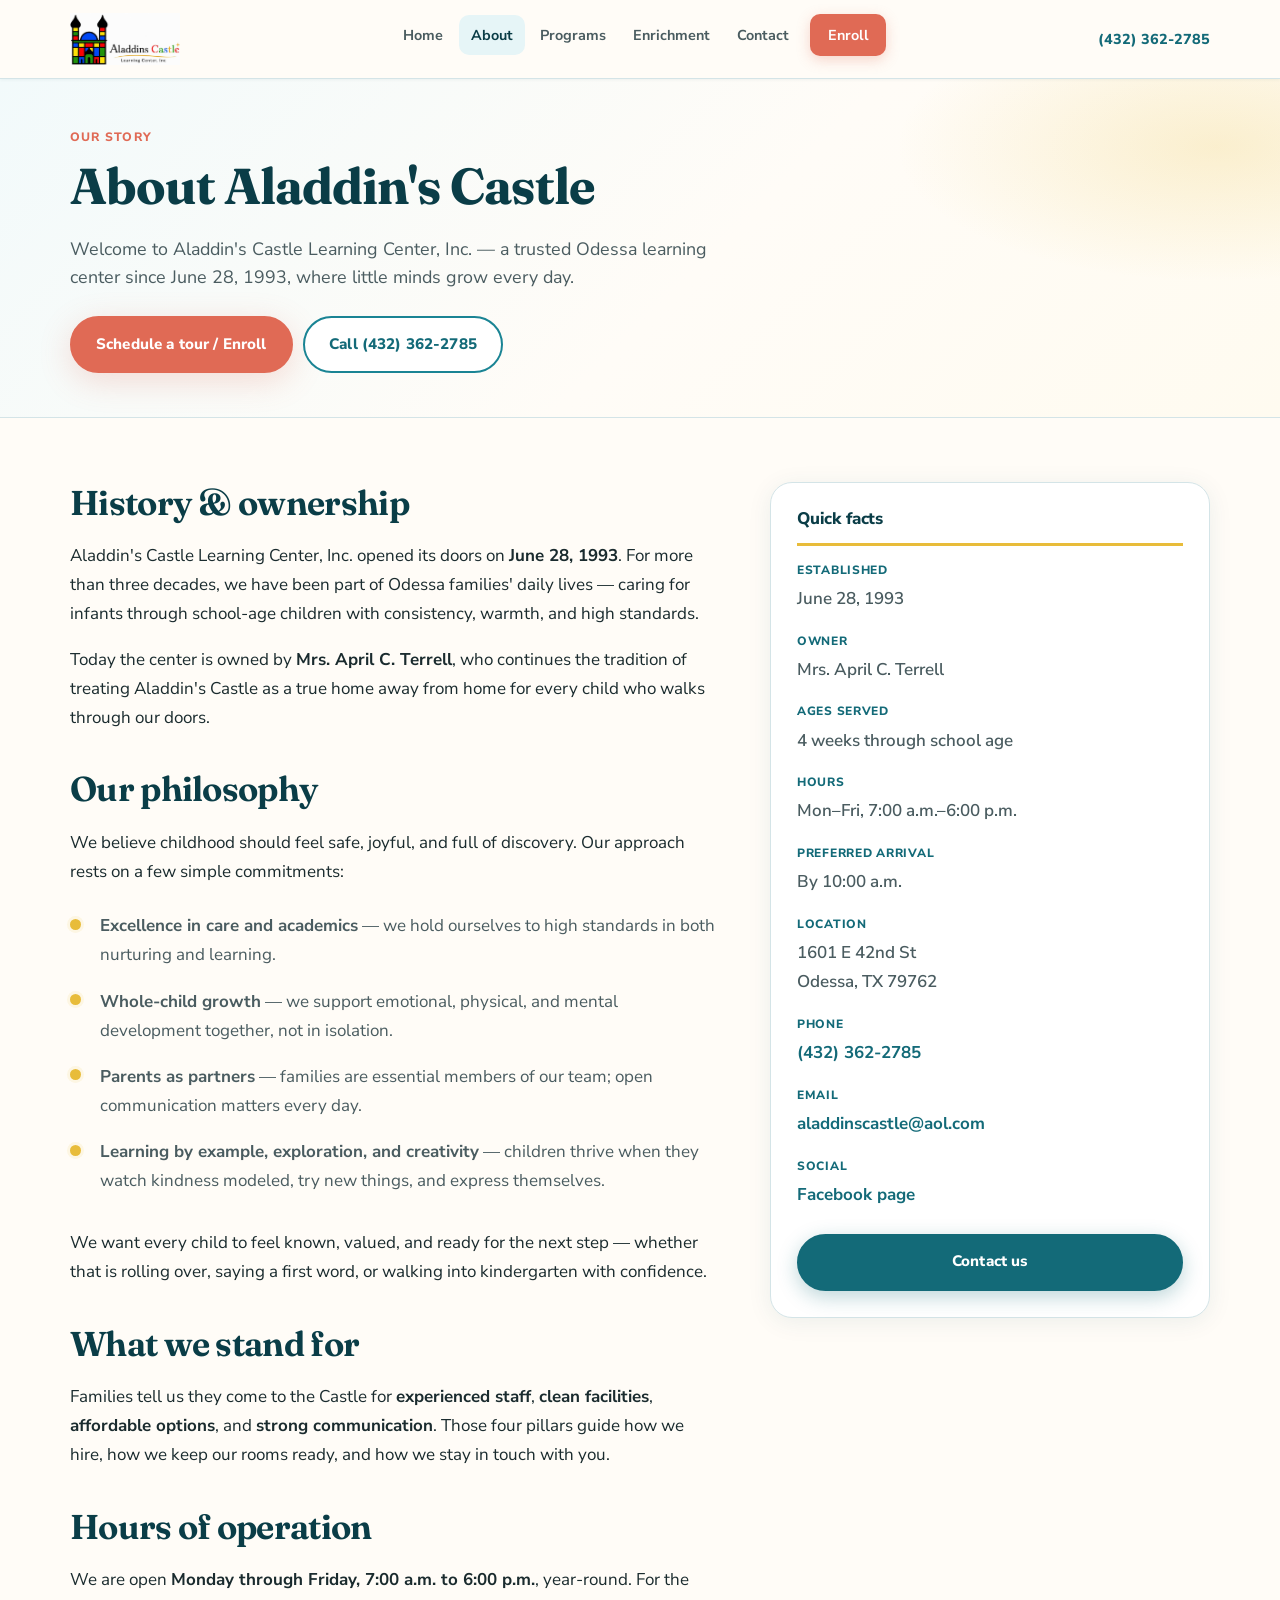
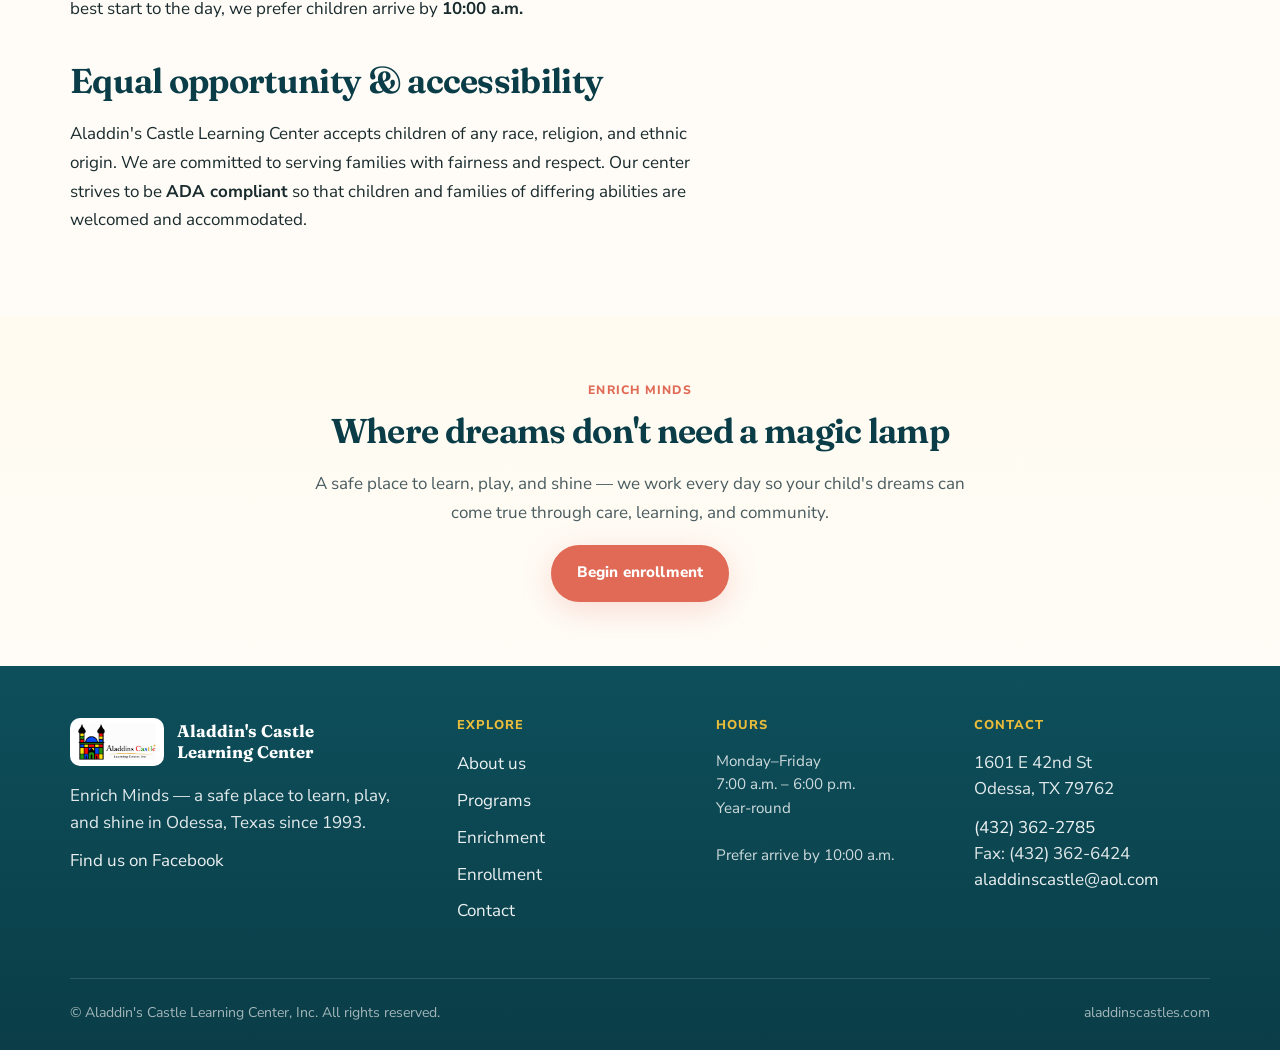
==== about.html @ ee908178 "Publish Aladdin's Castle static site for GitHub Pages" ====
<!DOCTYPE html>
<html lang="en">
<head>
  <meta charset="utf-8">
  <meta name="viewport" content="width=device-width, initial-scale=1">
  <title>About Us | Aladdin's Castle Learning Center</title>
  <meta name="description" content="Learn about Aladdin's Castle Learning Center in Odessa, TX — our history since 1993, philosophy, hours, and commitment to every family.">
  <link rel="preconnect" href="https://fonts.googleapis.com">
  <link rel="preconnect" href="https://fonts.gstatic.com" crossorigin>
  <link href="https://fonts.googleapis.com/css2?family=Fraunces:opsz,wght@9..144,550;9..144,650;9..144,700&family=Nunito+Sans:wght@500;600;700;800&display=swap" rel="stylesheet">
  <link rel="stylesheet" href="styles.css">
  <link rel="icon" href="data:image/svg+xml,%3Csvg xmlns='http://www.w3.org/2000/svg' viewBox='0 0 64 64'%3E%3Cpath fill='%23136a78' d='M8 52h48v4H8zm4-4h40L48 28H16zm20-36l6 8h-4v6h-4v-6h-4z'/%3E%3Ccircle cx='32' cy='14' r='3' fill='%23e8bc3a'/%3E%3C/svg%3E">
</head>
<body>
<a class="skip-link" href="#main">Skip to content</a>
<div class="page">
  <header class="site-header">
    <div class="container header-inner">
      <a class="logo" href="index.html">
        <img class="logo-img" src="assets/logo.png" width="963" height="457" alt="Aladdin's Castle Learning Center">
      </a>
      <button type="button" class="nav-toggle" aria-expanded="false" aria-controls="site-nav">
        <span class="nav-toggle-bars" aria-hidden="true"><span></span><span></span><span></span></span>
        <span class="nav-toggle-label">Menu</span>
      </button>
      <nav class="site-nav" id="site-nav" aria-label="Primary">
        <ul>
          <li><a href="index.html">Home</a></li>
          <li><a href="about.html" aria-current="page">About</a></li>
          <li><a href="programs.html">Programs</a></li>
          <li><a href="enrichment.html">Enrichment</a></li>
          <li><a href="contact.html">Contact</a></li>
          <li><a href="enrollment.html" class="nav-cta">Enroll</a></li>
        </ul>
      </nav>
      <div class="header-actions">
        <a class="header-phone" href="tel:+14323622785">(432) 362-2785</a>
      </div>
    </div>
  </header>

  <main id="main">
    <div class="page-hero">
      <div class="container">
        <span class="eyebrow">Our story</span>
        <h1>About Aladdin's Castle</h1>
        <p class="lead">Welcome to Aladdin's Castle Learning Center, Inc. — a trusted Odessa learning center since June 28, 1993, where little minds grow every day.</p>
        <div class="page-hero-actions">
          <a class="btn btn-coral" href="enrollment.html">Schedule a tour / Enroll</a>
          <a class="btn btn-secondary" href="tel:+14323622785">Call (432) 362-2785</a>
        </div>
      </div>
    </div>

    <section class="section">
      <div class="container two-col">
        <div class="prose">
          <h2>History &amp; ownership</h2>
          <p>Aladdin's Castle Learning Center, Inc. opened its doors on <strong>June 28, 1993</strong>. For more than three decades, we have been part of Odessa families' daily lives — caring for infants through school-age children with consistency, warmth, and high standards.</p>
          <p>Today the center is owned by <strong>Mrs. April C. Terrell</strong>, who continues the tradition of treating Aladdin's Castle as a true home away from home for every child who walks through our doors.</p>

          <h2>Our philosophy</h2>
          <p>We believe childhood should feel safe, joyful, and full of discovery. Our approach rests on a few simple commitments:</p>
          <ul class="feature-list">
            <li><strong>Excellence in care and academics</strong> — we hold ourselves to high standards in both nurturing and learning.</li>
            <li><strong>Whole-child growth</strong> — we support emotional, physical, and mental development together, not in isolation.</li>
            <li><strong>Parents as partners</strong> — families are essential members of our team; open communication matters every day.</li>
            <li><strong>Learning by example, exploration, and creativity</strong> — children thrive when they watch kindness modeled, try new things, and express themselves.</li>
          </ul>
          <p>We want every child to feel known, valued, and ready for the next step — whether that is rolling over, saying a first word, or walking into kindergarten with confidence.</p>

          <h2>What we stand for</h2>
          <p>Families tell us they come to the Castle for <strong>experienced staff</strong>, <strong>clean facilities</strong>, <strong>affordable options</strong>, and <strong>strong communication</strong>. Those four pillars guide how we hire, how we keep our rooms ready, and how we stay in touch with you.</p>

          <h2>Hours of operation</h2>
          <p>We are open <strong>Monday through Friday, 7:00 a.m. to 6:00 p.m.</strong>, year-round. For the best start to the day, we prefer children arrive by <strong>10:00 a.m.</strong></p>

          <h2>Equal opportunity &amp; accessibility</h2>
          <p>Aladdin's Castle Learning Center accepts children of any race, religion, and ethnic origin. We are committed to serving families with fairness and respect. Our center strives to be <strong>ADA compliant</strong> so that children and families of differing abilities are welcomed and accommodated.</p>
        </div>

        <aside>
          <div class="sidebar-card">
            <h3>Quick facts</h3>
            <dl>
              <dt>Established</dt>
              <dd>June 28, 1993</dd>
              <dt>Owner</dt>
              <dd>Mrs. April C. Terrell</dd>
              <dt>Ages served</dt>
              <dd>4 weeks through school age</dd>
              <dt>Hours</dt>
              <dd>Mon–Fri, 7:00 a.m.–6:00 p.m.</dd>
              <dt>Preferred arrival</dt>
              <dd>By 10:00 a.m.</dd>
              <dt>Location</dt>
              <dd>1601 E 42nd St<br>Odessa, TX 79762</dd>
              <dt>Phone</dt>
              <dd><a href="tel:+14323622785">(432) 362-2785</a></dd>
              <dt>Email</dt>
              <dd><a href="mailto:aladdinscastle@aol.com">aladdinscastle@aol.com</a></dd>
              <dt>Social</dt>
              <dd><a href="https://facebook.com/146223748731965" target="_blank" rel="noopener noreferrer">Facebook page</a></dd>
            </dl>
            <p style="margin-top:1.5rem;margin-bottom:0;">
              <a class="btn btn-primary" href="contact.html" style="width:100%;">Contact us</a>
            </p>
          </div>
        </aside>
      </div>
    </section>

    <section class="section section-gold">
      <div class="container center-block">
        <span class="eyebrow">Enrich Minds</span>
        <h2>Where dreams don't need a magic lamp</h2>
        <p>A safe place to learn, play, and shine — we work every day so your child's dreams can come true through care, learning, and community.</p>
        <a class="btn btn-coral" href="enrollment.html">Begin enrollment</a>
      </div>
    </section>
  </main>

  <footer class="site-footer">
    <div class="container">
      <div class="footer-grid">
        <div>
          <div class="footer-brand">
            <img class="footer-logo" src="assets/logo.png" width="963" height="457" alt="">
            <strong>Aladdin's Castle<br>Learning Center</strong>
          </div>
          <p>Enrich Minds — a safe place to learn, play, and shine in Odessa, Texas since 1993.</p>
          <p><a href="https://facebook.com/146223748731965" target="_blank" rel="noopener noreferrer">Find us on Facebook</a></p>
        </div>
        <div>
          <h3>Explore</h3>
          <ul class="footer-nav">
            <li><a href="about.html">About us</a></li>
            <li><a href="programs.html">Programs</a></li>
            <li><a href="enrichment.html">Enrichment</a></li>
            <li><a href="enrollment.html">Enrollment</a></li>
            <li><a href="contact.html">Contact</a></li>
          </ul>
        </div>
        <div>
          <h3>Hours</h3>
          <p class="footer-hours">Monday–Friday<br>7:00 a.m. – 6:00 p.m.<br>Year-round<br><br>Prefer arrive by 10:00 a.m.</p>
        </div>
        <div>
          <h3>Contact</h3>
          <p>1601 E 42nd St<br>Odessa, TX 79762</p>
          <p><a href="tel:+14323622785">(432) 362-2785</a><br>
          Fax: (432) 362-6424<br>
          <a href="mailto:aladdinscastle@aol.com">aladdinscastle@aol.com</a></p>
        </div>
      </div>
      <div class="footer-bottom">
        <span>© Aladdin's Castle Learning Center, Inc. All rights reserved.</span>
        <span>aladdinscastles.com</span>
      </div>
    </div>
  </footer>
</div>
<script src="main.js"></script>
</body>
</html>
---- styles.css ----
/* Aladdin's Castle Learning Center — distinctive daycare brand
   Soft teal / warm coral / soft gold / cream — castle-inspired, not agency purple */

:root {
  --teal-950: #0a3d47;
  --teal-900: #0d4f5b;
  --teal-800: #136a78;
  --teal-700: #1a8494;
  --teal-600: #2a9aad;
  --teal-200: #b8dde4;
  --teal-100: #e6f5f7;
  --teal-50: #f2fafb;
  --coral-800: #a83d2f;
  --coral-700: #c44a3a;
  --coral-600: #e06a55;
  --coral-500: #f08070;
  --coral-100: #fdece9;
  --coral-50: #fff5f3;
  --gold-800: #8a6508;
  --gold-700: #b8860b;
  --gold-600: #d4a017;
  --gold-500: #e8bc3a;
  --gold-100: #fdf6e3;
  --gold-50: #fffbf0;
  --ink: #1a2b2e;
  --ink-muted: #4a5c60;
  --ink-soft: #6b7c80;
  --cream: #fffcf7;
  --cream-deep: #f7f0e6;
  --white: #ffffff;
  --border: #d4e4e7;
  --border-soft: #e8f0f2;
  --shadow-sm: 0 1px 3px rgba(13, 79, 91, 0.06);
  --shadow: 0 4px 24px rgba(13, 79, 91, 0.08);
  --shadow-lg: 0 16px 48px rgba(13, 79, 91, 0.12);
  --shadow-glow: 0 8px 32px rgba(224, 106, 85, 0.22);
  --radius: 14px;
  --radius-lg: 22px;
  --radius-xl: 28px;
  --font: "Nunito Sans", "Segoe UI", system-ui, -apple-system, BlinkMacSystemFont, "Helvetica Neue", Arial, sans-serif;
  --font-display: "Fraunces", Georgia, "Times New Roman", serif;
  --max: 1140px;
  --header-h: 78px;
  --ease: cubic-bezier(0.22, 1, 0.36, 1);
}

*, *::before, *::after { box-sizing: border-box; }

html { scroll-behavior: smooth; }

body {
  margin: 0;
  font-family: var(--font);
  font-size: 1.0625rem;
  line-height: 1.7;
  color: var(--ink);
  background: var(--cream);
  -webkit-font-smoothing: antialiased;
  -moz-osx-font-smoothing: grayscale;
}

img { max-width: 100%; height: auto; display: block; }

a {
  color: var(--teal-800);
  text-decoration-thickness: 1.5px;
  text-underline-offset: 3px;
  transition: color 0.15s var(--ease);
}
a:hover { color: var(--coral-700); }
a:focus-visible {
  outline: 3px solid var(--gold-500);
  outline-offset: 3px;
  border-radius: 4px;
}

h1, h2, h3, h4 {
  font-family: var(--font-display);
  line-height: 1.2;
  font-weight: 650;
  color: var(--teal-950);
  margin: 0 0 0.55em;
  letter-spacing: -0.02em;
}

h1 { font-size: clamp(2rem, 4.5vw, 3.15rem); font-weight: 700; }
h2 { font-size: clamp(1.55rem, 3.2vw, 2.15rem); }
h3 { font-size: 1.2rem; font-family: var(--font); font-weight: 800; letter-spacing: -0.01em; }
p { margin: 0 0 1em; }
ul, ol { margin: 0 0 1em; padding-left: 1.35em; }
li { margin-bottom: 0.45em; }

.container {
  width: min(100% - 2.25rem, var(--max));
  margin-inline: auto;
}

.sr-only {
  position: absolute;
  width: 1px; height: 1px;
  padding: 0; margin: -1px;
  overflow: hidden; clip: rect(0,0,0,0);
  white-space: nowrap; border: 0;
}

/* —— Header —— */
.site-header {
  position: sticky;
  top: 0;
  z-index: 100;
  background: rgba(255, 252, 247, 0.92);
  backdrop-filter: blur(14px) saturate(1.2);
  -webkit-backdrop-filter: blur(14px) saturate(1.2);
  border-bottom: 1px solid var(--border);
  box-shadow: var(--shadow-sm);
}

.header-inner {
  display: flex;
  align-items: center;
  justify-content: space-between;
  gap: 1rem;
  min-height: var(--header-h);
  padding: 0.55rem 0;
}

.logo {
  display: flex;
  align-items: center;
  gap: 0.65rem;
  text-decoration: none;
  color: var(--teal-950);
  flex-shrink: 0;
  max-width: min(280px, 58vw);
}
.logo:hover { opacity: 0.92; }
.logo:focus-visible { outline-offset: 4px; }

.logo-img {
  height: 52px;
  width: auto;
  max-width: 100%;
  object-fit: contain;
  object-position: left center;
}

.logo-fallback {
  display: flex;
  flex-direction: column;
  line-height: 1.15;
}
.logo-fallback strong {
  font-family: var(--font-display);
  font-size: 1.05rem;
  letter-spacing: -0.02em;
}
.logo-fallback span {
  font-size: 0.72rem;
  font-weight: 700;
  color: var(--coral-600);
  letter-spacing: 0.03em;
  text-transform: uppercase;
}

.header-actions {
  display: none;
  align-items: center;
  gap: 0.65rem;
  flex-shrink: 0;
}
@media (min-width: 1100px) {
  .header-actions { display: flex; }
}

.header-phone {
  display: inline-flex;
  align-items: center;
  gap: 0.35rem;
  font-weight: 800;
  font-size: 0.9rem;
  color: var(--teal-800);
  text-decoration: none;
  white-space: nowrap;
}
.header-phone:hover { color: var(--coral-700); }

.nav-toggle {
  display: none;
  align-items: center;
  justify-content: center;
  gap: 0.45rem;
  background: var(--teal-100);
  border: 2px solid var(--teal-700);
  border-radius: 10px;
  padding: 0.5rem 0.85rem;
  cursor: pointer;
  color: var(--teal-900);
  font-size: 0.85rem;
  font-weight: 800;
  font-family: inherit;
}
.nav-toggle:focus-visible {
  outline: 3px solid var(--gold-500);
  outline-offset: 2px;
}
.nav-toggle-bars {
  display: flex;
  flex-direction: column;
  gap: 4px;
  width: 18px;
}
.nav-toggle-bars span {
  display: block;
  height: 2.5px;
  background: var(--teal-900);
  border-radius: 2px;
  transition: transform 0.2s var(--ease), opacity 0.2s;
}
.nav-toggle[aria-expanded="true"] .nav-toggle-bars span:nth-child(1) {
  transform: translateY(6.5px) rotate(45deg);
}
.nav-toggle[aria-expanded="true"] .nav-toggle-bars span:nth-child(2) {
  opacity: 0;
}
.nav-toggle[aria-expanded="true"] .nav-toggle-bars span:nth-child(3) {
  transform: translateY(-6.5px) rotate(-45deg);
}

.site-nav ul {
  display: flex;
  flex-wrap: wrap;
  gap: 0.1rem 0.2rem;
  list-style: none;
  margin: 0;
  padding: 0;
  align-items: center;
}

.site-nav a {
  display: block;
  padding: 0.5rem 0.75rem;
  text-decoration: none;
  color: var(--ink-muted);
  font-weight: 700;
  font-size: 0.9rem;
  border-radius: 10px;
  transition: background 0.15s, color 0.15s;
}
.site-nav a:hover,
.site-nav a[aria-current="page"] {
  background: var(--teal-100);
  color: var(--teal-950);
}
.site-nav a.nav-cta {
  background: var(--coral-600);
  color: var(--white);
  margin-left: 0.35rem;
  padding: 0.55rem 1.1rem;
  box-shadow: 0 4px 14px rgba(224, 106, 85, 0.28);
}
.site-nav a.nav-cta:hover,
.site-nav a.nav-cta[aria-current="page"] {
  background: var(--coral-700);
  color: var(--white);
}

@media (max-width: 900px) {
  .nav-toggle { display: inline-flex; }
  .site-header { position: relative; }
  .site-header .container { position: relative; }
  .site-nav {
    display: none;
    position: absolute;
    left: 0; right: 0;
    top: 100%;
    background: var(--cream);
    border-bottom: 1px solid var(--border);
    box-shadow: var(--shadow-lg);
    padding: 0.85rem 1.15rem 1.35rem;
    z-index: 99;
  }
  .site-nav.is-open { display: block; }
  .site-nav ul {
    flex-direction: column;
    align-items: stretch;
    gap: 0.3rem;
  }
  .site-nav a {
    padding: 0.85rem 1rem;
    font-size: 1.05rem;
  }
  .site-nav a.nav-cta {
    margin-left: 0;
    text-align: center;
    margin-top: 0.35rem;
  }
  .logo-img { height: 44px; }
}

/* —— Hero —— */
.hero {
  position: relative;
  overflow: hidden;
  background:
    radial-gradient(ellipse 70% 55% at 92% 8%, rgba(232, 188, 58, 0.28), transparent 55%),
    radial-gradient(ellipse 55% 45% at 5% 90%, rgba(42, 154, 173, 0.2), transparent 50%),
    radial-gradient(ellipse 40% 35% at 60% 100%, rgba(224, 106, 85, 0.12), transparent 45%),
    linear-gradient(168deg, var(--teal-50) 0%, var(--cream) 48%, var(--coral-50) 100%);
  padding: 3.75rem 0 4.25rem;
}

.hero::after {
  content: "";
  position: absolute;
  inset: 0;
  background-image:
    radial-gradient(circle at 18% 22%, rgba(232, 188, 58, 0.45) 0 1.5px, transparent 2px),
    radial-gradient(circle at 78% 18%, rgba(224, 106, 85, 0.35) 0 1.5px, transparent 2px),
    radial-gradient(circle at 88% 62%, rgba(232, 188, 58, 0.4) 0 1px, transparent 2px),
    radial-gradient(circle at 12% 70%, rgba(26, 132, 148, 0.25) 0 1.5px, transparent 2px);
  pointer-events: none;
  opacity: 0.9;
}

.hero .container { position: relative; z-index: 1; }

.hero-grid {
  display: grid;
  gap: 2.75rem;
  align-items: center;
}
@media (min-width: 860px) {
  .hero-grid {
    grid-template-columns: 1.2fr 0.9fr;
    gap: 3.25rem;
  }
}

.hero-badge {
  display: inline-flex;
  align-items: center;
  gap: 0.45rem;
  background: var(--gold-100);
  color: var(--gold-800);
  font-size: 0.78rem;
  font-weight: 800;
  letter-spacing: 0.06em;
  text-transform: uppercase;
  padding: 0.4rem 0.95rem;
  border-radius: 999px;
  border: 1px solid rgba(184, 134, 11, 0.35);
  margin-bottom: 1.15rem;
  box-shadow: var(--shadow-sm);
}

.hero h1 { margin-bottom: 0.35em; max-width: 16ch; }

.hero-tagline {
  font-family: var(--font-display);
  font-size: clamp(1.1rem, 2.4vw, 1.35rem);
  color: var(--teal-800);
  font-weight: 550;
  font-style: italic;
  margin-bottom: 0.85rem;
  max-width: 38ch;
  line-height: 1.4;
}

.hero-lead {
  color: var(--ink-muted);
  max-width: 44ch;
  margin-bottom: 1.85rem;
  font-size: 1.05rem;
}

.hero-actions {
  display: flex;
  flex-wrap: wrap;
  gap: 0.75rem;
  margin-bottom: 0.25rem;
}

.hero-art {
  display: flex;
  justify-content: center;
  align-items: center;
  position: relative;
}
.hero-art svg {
  width: min(100%, 380px);
  height: auto;
  filter: drop-shadow(0 12px 32px rgba(13, 79, 91, 0.18));
}
.hero-art-frame {
  background: linear-gradient(160deg, rgba(255,255,255,0.85), rgba(230,245,247,0.7));
  border: 1px solid rgba(212, 228, 231, 0.9);
  border-radius: var(--radius-xl);
  padding: 1.25rem;
  box-shadow: var(--shadow-lg);
}

/* —— Buttons —— */
.btn {
  display: inline-flex;
  align-items: center;
  justify-content: center;
  gap: 0.45rem;
  padding: 0.85rem 1.5rem;
  font-weight: 800;
  font-size: 0.95rem;
  border-radius: 999px;
  text-decoration: none;
  border: 2px solid transparent;
  cursor: pointer;
  transition: background 0.15s, color 0.15s, border-color 0.15s, transform 0.12s, box-shadow 0.15s;
  font-family: inherit;
  letter-spacing: 0.01em;
}
.btn:active { transform: scale(0.98); }
.btn:focus-visible {
  outline: 3px solid var(--gold-500);
  outline-offset: 3px;
}

.btn-primary {
  background: var(--teal-800);
  color: var(--white);
  border-color: var(--teal-800);
  box-shadow: 0 6px 20px rgba(19, 106, 120, 0.28);
}
.btn-primary:hover {
  background: var(--teal-950);
  color: var(--white);
  border-color: var(--teal-950);
  box-shadow: 0 8px 24px rgba(13, 79, 91, 0.32);
}

.btn-secondary {
  background: var(--white);
  color: var(--teal-800);
  border-color: var(--teal-700);
}
.btn-secondary:hover {
  background: var(--teal-100);
  color: var(--teal-950);
}

.btn-coral {
  background: var(--coral-600);
  color: var(--white);
  border-color: var(--coral-600);
  box-shadow: var(--shadow-glow);
}
.btn-coral:hover {
  background: var(--coral-700);
  color: var(--white);
  border-color: var(--coral-700);
}

.btn-ghost {
  background: transparent;
  color: var(--teal-800);
  border-color: transparent;
  text-decoration: underline;
  text-underline-offset: 3px;
  padding-inline: 0.75rem;
}
.btn-ghost:hover { color: var(--coral-700); background: transparent; }

.btn-lg {
  padding: 1rem 1.75rem;
  font-size: 1.02rem;
}

/* —— Sections —— */
.section {
  padding: 4rem 0;
}
.section-alt {
  background: var(--teal-50);
}
.section-gold {
  background: linear-gradient(180deg, var(--gold-50) 0%, var(--cream) 100%);
}
.section-cream {
  background: var(--cream-deep);
}

.section-header {
  text-align: center;
  max-width: 40rem;
  margin: 0 auto 2.75rem;
}
.section-header p {
  color: var(--ink-muted);
  margin-bottom: 0;
  font-size: 1.05rem;
}

.eyebrow {
  display: block;
  font-size: 0.76rem;
  font-weight: 800;
  letter-spacing: 0.1em;
  text-transform: uppercase;
  color: var(--coral-600);
  margin-bottom: 0.55rem;
}

/* —— Trust / stats strip —— */
.trust-strip {
  background: var(--white);
  border-bottom: 1px solid var(--border);
  padding: 1.35rem 0;
}
.trust-grid {
  display: grid;
  gap: 1rem;
  grid-template-columns: 1fr;
  text-align: center;
}
@media (min-width: 640px) {
  .trust-grid { grid-template-columns: repeat(3, 1fr); gap: 1.5rem; }
}
.trust-item strong {
  display: block;
  font-family: var(--font-display);
  font-size: 1.35rem;
  color: var(--teal-900);
  font-weight: 700;
  letter-spacing: -0.02em;
}
.trust-item span {
  font-size: 0.88rem;
  color: var(--ink-soft);
  font-weight: 600;
}

/* —— Pillars —— */
.pillar-grid {
  display: grid;
  gap: 1.15rem;
  grid-template-columns: 1fr;
}
@media (min-width: 560px) {
  .pillar-grid { grid-template-columns: repeat(2, 1fr); }
}
@media (min-width: 900px) {
  .pillar-grid { grid-template-columns: repeat(4, 1fr); }
}

.pillar {
  background: var(--white);
  border: 1px solid var(--border);
  border-radius: var(--radius-lg);
  padding: 1.5rem 1.35rem;
  text-align: center;
  box-shadow: var(--shadow-sm);
  transition: transform 0.2s var(--ease), box-shadow 0.2s;
}
.pillar:hover {
  transform: translateY(-3px);
  box-shadow: var(--shadow);
}
.pillar-icon {
  width: 52px;
  height: 52px;
  margin: 0 auto 1rem;
  border-radius: 14px;
  display: flex;
  align-items: center;
  justify-content: center;
  background: var(--teal-100);
}
.pillar-icon.coral { background: var(--coral-100); }
.pillar-icon.gold { background: var(--gold-100); }
.pillar-icon.teal-deep { background: linear-gradient(145deg, var(--teal-100), var(--teal-200)); }
.pillar h3 {
  font-size: 1.05rem;
  margin-bottom: 0.4em;
}
.pillar p {
  color: var(--ink-muted);
  font-size: 0.95rem;
  margin: 0;
  line-height: 1.55;
}

/* —— Cards —— */
.card-grid {
  display: grid;
  gap: 1.25rem;
  grid-template-columns: 1fr;
}
@media (min-width: 560px) {
  .card-grid { grid-template-columns: repeat(2, 1fr); }
}
@media (min-width: 900px) {
  .card-grid.cols-3 { grid-template-columns: repeat(3, 1fr); }
  .card-grid.cols-4 { grid-template-columns: repeat(4, 1fr); }
}

.card {
  background: var(--white);
  border: 1px solid var(--border);
  border-radius: var(--radius-lg);
  padding: 1.6rem;
  box-shadow: var(--shadow);
  transition: box-shadow 0.22s var(--ease), transform 0.22s var(--ease), border-color 0.22s;
  display: flex;
  flex-direction: column;
}
.card:hover {
  box-shadow: var(--shadow-lg);
  transform: translateY(-3px);
  border-color: var(--teal-200);
}
.card-icon {
  width: 52px;
  height: 52px;
  margin-bottom: 1.1rem;
  border-radius: 14px;
  display: flex;
  align-items: center;
  justify-content: center;
  background: var(--teal-100);
  flex-shrink: 0;
}
.card-icon.coral { background: var(--coral-100); }
.card-icon.gold { background: var(--gold-100); }
.card h3 { margin-bottom: 0.4em; }
.card p {
  color: var(--ink-muted);
  font-size: 0.98rem;
  margin-bottom: 0.85rem;
  flex: 1;
}
.card a.card-link {
  font-weight: 800;
  font-size: 0.92rem;
  text-decoration: none;
  margin-top: auto;
}
.card a.card-link:hover { text-decoration: underline; }

.age-range {
  display: inline-block;
  font-size: 0.76rem;
  font-weight: 800;
  color: var(--teal-800);
  background: var(--teal-100);
  padding: 0.28rem 0.7rem;
  border-radius: 999px;
  margin-bottom: 0.85rem;
  letter-spacing: 0.02em;
}

.program-card {
  position: relative;
  overflow: hidden;
}
.program-card::before {
  content: "";
  position: absolute;
  top: 0; left: 0; right: 0;
  height: 4px;
  background: linear-gradient(90deg, var(--teal-700), var(--gold-500), var(--coral-500));
  opacity: 0.9;
}
.program-card a.card-link { color: var(--coral-700); }

/* —— Enrich Minds band —— */
.enrich-band {
  background: linear-gradient(135deg, var(--teal-950) 0%, var(--teal-800) 55%, #156a7a 100%);
  color: var(--white);
  padding: 3.5rem 0;
  position: relative;
  overflow: hidden;
}
.enrich-band::before {
  content: "";
  position: absolute;
  inset: 0;
  background:
    radial-gradient(circle at 12% 50%, rgba(232, 188, 58, 0.18), transparent 42%),
    radial-gradient(circle at 88% 25%, rgba(240, 128, 112, 0.14), transparent 38%),
    radial-gradient(circle at 70% 90%, rgba(255,255,255,0.05), transparent 30%);
  pointer-events: none;
}
.enrich-band .container { position: relative; }
.enrich-band h2 {
  color: var(--gold-500);
  font-size: clamp(1.75rem, 3.5vw, 2.4rem);
}
.enrich-band p {
  color: rgba(255,255,255,0.92);
  max-width: 42rem;
  font-size: 1.12rem;
  margin-bottom: 0;
}
.enrich-quote {
  font-family: var(--font-display);
  font-style: italic;
  font-size: clamp(1.15rem, 2.2vw, 1.35rem);
  border-left: 3px solid var(--gold-500);
  padding-left: 1.35rem;
  margin-top: 1.5rem;
  color: rgba(255,255,255,0.97);
  line-height: 1.45;
  max-width: 36rem;
}

/* —— Contact strip —— */
.contact-strip {
  background: var(--white);
  border-top: 1px solid var(--border);
  border-bottom: 1px solid var(--border);
  padding: 2.25rem 0;
}
.contact-strip-grid {
  display: grid;
  gap: 1.35rem;
}
@media (min-width: 700px) {
  .contact-strip-grid {
    grid-template-columns: repeat(3, 1fr);
    gap: 1.75rem;
  }
}
.strip-item {
  display: flex;
  gap: 0.95rem;
  align-items: flex-start;
  padding: 0.5rem;
  border-radius: var(--radius);
}
.strip-item svg {
  flex-shrink: 0;
  width: 30px;
  height: 30px;
  margin-top: 2px;
}
.strip-item strong {
  display: block;
  color: var(--teal-950);
  font-size: 0.78rem;
  text-transform: uppercase;
  letter-spacing: 0.06em;
  margin-bottom: 0.2rem;
  font-weight: 800;
}
.strip-item a, .strip-item span {
  color: var(--ink-muted);
  text-decoration: none;
  font-weight: 600;
  line-height: 1.45;
}
.strip-item a:hover { color: var(--coral-700); text-decoration: underline; }

/* —— CTA band —— */
.cta-band {
  background:
    radial-gradient(ellipse 60% 80% at 10% 50%, rgba(255,255,255,0.12), transparent 50%),
    linear-gradient(135deg, var(--coral-600) 0%, var(--coral-800) 100%);
  color: var(--white);
  padding: 3.5rem 0;
  text-align: center;
  position: relative;
  overflow: hidden;
}
.cta-band h2 {
  color: var(--white);
  font-size: clamp(1.6rem, 3vw, 2.1rem);
}
.cta-band p {
  color: rgba(255,255,255,0.94);
  max-width: 34rem;
  margin: 0 auto 1.75rem;
  font-size: 1.08rem;
}
.cta-band .btn-secondary {
  background: var(--white);
  color: var(--coral-800);
  border-color: var(--white);
  box-shadow: 0 6px 20px rgba(0,0,0,0.12);
}
.cta-band .btn-secondary:hover {
  background: var(--gold-100);
  color: var(--coral-800);
  border-color: var(--gold-100);
}
.cta-actions {
  display: flex;
  flex-wrap: wrap;
  gap: 0.75rem;
  justify-content: center;
}

/* —— Page hero (inner pages) —— */
.page-hero {
  position: relative;
  overflow: hidden;
  background:
    radial-gradient(ellipse 50% 80% at 95% 20%, rgba(232, 188, 58, 0.2), transparent 50%),
    linear-gradient(135deg, var(--teal-50) 0%, var(--cream) 55%, var(--gold-50) 100%);
  padding: 3rem 0 2.75rem;
  border-bottom: 1px solid var(--border);
}
.page-hero h1 { margin-bottom: 0.35em; }
.page-hero .lead {
  color: var(--ink-muted);
  max-width: 42rem;
  margin: 0;
  font-size: 1.12rem;
  line-height: 1.6;
}
.page-hero-actions {
  display: flex;
  flex-wrap: wrap;
  gap: 0.65rem;
  margin-top: 1.5rem;
}

/* —— Content layout —— */
.prose { max-width: 44rem; }
.prose h2 { margin-top: 2.25rem; }
.prose h2:first-child { margin-top: 0; }

.two-col {
  display: grid;
  gap: 2.25rem;
}
@media (min-width: 860px) {
  .two-col {
    grid-template-columns: 1.25fr 0.85fr;
    gap: 3.25rem;
    align-items: start;
  }
}

.sidebar-card {
  background: var(--white);
  border: 1px solid var(--border);
  border-radius: var(--radius-lg);
  padding: 1.65rem;
  box-shadow: var(--shadow);
  position: sticky;
  top: calc(var(--header-h) + 1rem);
}
.sidebar-card h3 {
  font-size: 1.05rem;
  margin-bottom: 0.85rem;
  padding-bottom: 0.85rem;
  border-bottom: 3px solid var(--gold-500);
}
.sidebar-card dl { margin: 0; }
.sidebar-card dt {
  font-weight: 800;
  font-size: 0.75rem;
  text-transform: uppercase;
  letter-spacing: 0.06em;
  color: var(--teal-800);
  margin-top: 1.05rem;
}
.sidebar-card dt:first-child { margin-top: 0; }
.sidebar-card dd {
  margin: 0.3rem 0 0;
  color: var(--ink-muted);
  font-weight: 600;
}
.sidebar-card dd a {
  text-decoration: none;
  font-weight: 700;
}
.sidebar-card dd a:hover { text-decoration: underline; }

/* —— Program jump nav —— */
.program-jump {
  display: flex;
  flex-wrap: wrap;
  gap: 0.5rem;
  justify-content: center;
  margin-bottom: 2.5rem;
}
.program-jump a {
  display: inline-flex;
  padding: 0.5rem 1rem;
  background: var(--white);
  border: 1.5px solid var(--border);
  border-radius: 999px;
  text-decoration: none;
  font-weight: 800;
  font-size: 0.88rem;
  color: var(--teal-800);
  transition: background 0.15s, border-color 0.15s, color 0.15s;
}
.program-jump a:hover {
  background: var(--teal-100);
  border-color: var(--teal-600);
  color: var(--teal-950);
}

/* —— Program groups —— */
.program-group {
  margin-bottom: 3.25rem;
  scroll-margin-top: calc(var(--header-h) + 1rem);
}
.program-group:last-child { margin-bottom: 0; }
.program-group > h2 {
  display: flex;
  align-items: center;
  gap: 0.75rem;
  margin-bottom: 0.45rem;
}
.program-group > .group-intro {
  color: var(--ink-muted);
  margin-bottom: 1.6rem;
  max-width: 42rem;
  font-size: 1.05rem;
}

.program-list {
  display: grid;
  gap: 1rem;
}
.program-item {
  background: var(--white);
  border: 1px solid var(--border);
  border-radius: var(--radius);
  padding: 1.35rem 1.45rem;
  display: grid;
  gap: 0.4rem;
  box-shadow: var(--shadow-sm);
  transition: box-shadow 0.2s, border-color 0.2s;
}
.program-item:hover {
  box-shadow: var(--shadow);
  border-color: var(--teal-200);
}
@media (min-width: 600px) {
  .program-item {
    grid-template-columns: 150px 1fr;
    gap: 1.35rem;
    align-items: baseline;
  }
}
.program-item .ages {
  font-weight: 800;
  font-size: 0.82rem;
  color: var(--coral-800);
  background: var(--coral-100);
  padding: 0.4rem 0.7rem;
  border-radius: 10px;
  text-align: center;
  white-space: nowrap;
}
.program-item h3 {
  font-size: 1.12rem;
  margin: 0 0 0.3em;
}
.program-item p {
  margin: 0;
  color: var(--ink-muted);
  font-size: 0.98rem;
}

/* —— Steps —— */
.steps {
  list-style: none;
  margin: 0;
  padding: 0;
  counter-reset: step;
  display: grid;
  gap: 1.15rem;
}
.steps li {
  counter-increment: step;
  background: var(--white);
  border: 1px solid var(--border);
  border-radius: var(--radius);
  padding: 1.4rem 1.4rem 1.4rem 4.75rem;
  position: relative;
  margin: 0;
  box-shadow: var(--shadow-sm);
  transition: box-shadow 0.2s;
}
.steps li:hover { box-shadow: var(--shadow); }
.steps li::before {
  content: counter(step);
  position: absolute;
  left: 1.2rem;
  top: 1.3rem;
  width: 2.55rem;
  height: 2.55rem;
  background: linear-gradient(145deg, var(--teal-700), var(--teal-900));
  color: var(--white);
  border-radius: 50%;
  display: flex;
  align-items: center;
  justify-content: center;
  font-weight: 800;
  font-size: 1.05rem;
  font-family: var(--font);
  box-shadow: 0 4px 12px rgba(19, 106, 120, 0.3);
}

/* —— Callout —— */
.callout-note {
  background: var(--gold-50);
  border: 2px dashed var(--gold-600);
  border-radius: var(--radius);
  padding: 1.35rem 1.45rem;
  margin: 1.5rem 0;
}
.callout-note strong {
  display: block;
  color: var(--gold-800);
  font-size: 0.78rem;
  text-transform: uppercase;
  letter-spacing: 0.07em;
  margin-bottom: 0.45rem;
  font-weight: 800;
}
.callout-note p { margin: 0; color: var(--ink); }
.callout-note.solid { border-style: solid; }

/* —— Form —— */
.contact-form {
  background: var(--white);
  border: 1px solid var(--border);
  border-radius: var(--radius-lg);
  padding: 1.85rem;
  box-shadow: var(--shadow);
}
.form-row { margin-bottom: 1.2rem; }
.form-row label {
  display: block;
  font-weight: 800;
  font-size: 0.9rem;
  color: var(--teal-950);
  margin-bottom: 0.4rem;
}
.form-row .hint {
  font-weight: 500;
  color: var(--ink-soft);
  font-size: 0.85rem;
}
.form-row input,
.form-row select,
.form-row textarea {
  width: 100%;
  padding: 0.8rem 1rem;
  font-size: 1rem;
  font-family: inherit;
  border: 2px solid var(--border);
  border-radius: 10px;
  background: var(--cream);
  color: var(--ink);
  transition: border-color 0.15s, background 0.15s, box-shadow 0.15s;
}
.form-row input:focus,
.form-row select:focus,
.form-row textarea:focus {
  outline: none;
  border-color: var(--teal-600);
  background: var(--white);
  box-shadow: 0 0 0 4px rgba(42, 154, 173, 0.15);
}
.form-row textarea { min-height: 150px; resize: vertical; }
.form-actions { margin-top: 1.6rem; }
.form-note {
  font-size: 0.88rem;
  color: var(--ink-soft);
  margin-top: 1.1rem;
  margin-bottom: 0;
  line-height: 1.55;
}

.map-link {
  display: inline-flex;
  align-items: center;
  gap: 0.5rem;
  margin-top: 1.1rem;
  font-weight: 800;
}

.info-list {
  list-style: none;
  padding: 0;
  margin: 0 0 1.5rem;
}
.info-list li {
  padding: 0.8rem 0;
  border-bottom: 1px solid var(--border-soft);
  display: grid;
  gap: 0.2rem;
  margin: 0;
}
.info-list li:last-child { border-bottom: none; }
.info-list strong {
  color: var(--teal-950);
  font-size: 0.78rem;
  text-transform: uppercase;
  letter-spacing: 0.05em;
  font-weight: 800;
}
.info-list a { font-weight: 700; text-decoration: none; }
.info-list a:hover { text-decoration: underline; }

/* —— Feature list —— */
.feature-list {
  list-style: none;
  padding: 0;
  margin: 0 0 1.5rem;
}
.feature-list li {
  position: relative;
  padding: 0.55rem 0 0.55rem 1.85rem;
  margin: 0;
  color: var(--ink-muted);
}
.feature-list li::before {
  content: "";
  position: absolute;
  left: 0;
  top: 0.95rem;
  width: 11px;
  height: 11px;
  background: var(--gold-500);
  border-radius: 50%;
  box-shadow: 0 0 0 3px var(--gold-100);
}

/* —— Services chips —— */
.service-chips {
  display: flex;
  flex-wrap: wrap;
  gap: 0.5rem;
  margin: 1.25rem 0 0;
  justify-content: center;
}
.service-chip {
  background: var(--white);
  border: 1px solid var(--border);
  border-radius: 999px;
  padding: 0.4rem 0.95rem;
  font-size: 0.85rem;
  font-weight: 700;
  color: var(--teal-800);
}

/* —— Footer —— */
.site-footer {
  background: linear-gradient(180deg, var(--teal-900) 0%, var(--teal-950) 100%);
  color: rgba(255,255,255,0.88);
  padding: 3.25rem 0 1.6rem;
  margin-top: auto;
}
.footer-grid {
  display: grid;
  gap: 2.25rem;
  margin-bottom: 2.75rem;
}
@media (min-width: 700px) {
  .footer-grid {
    grid-template-columns: 1.5fr 1fr 1fr;
    gap: 2.75rem;
  }
}
@media (min-width: 960px) {
  .footer-grid {
    grid-template-columns: 1.6fr 1fr 1fr 1.1fr;
  }
}
.site-footer h3 {
  color: var(--gold-500);
  font-size: 0.8rem;
  font-family: var(--font);
  text-transform: uppercase;
  letter-spacing: 0.08em;
  margin-bottom: 1.05rem;
  font-weight: 800;
}
.site-footer p { margin-bottom: 0.75rem; line-height: 1.55; }
.site-footer a {
  color: rgba(255,255,255,0.92);
  text-decoration: none;
}
.site-footer a:hover {
  color: var(--gold-500);
  text-decoration: underline;
}
.footer-nav {
  list-style: none;
  padding: 0;
  margin: 0;
}
.footer-nav li { margin-bottom: 0.5rem; }
.footer-brand {
  display: flex;
  align-items: center;
  gap: 0.85rem;
  margin-bottom: 1.1rem;
}
.footer-logo {
  height: 48px;
  width: auto;
  max-width: 180px;
  object-fit: contain;
  background: var(--white);
  border-radius: 10px;
  padding: 0.35rem 0.5rem;
}
.footer-brand strong {
  color: var(--white);
  font-size: 1.05rem;
  font-family: var(--font-display);
  line-height: 1.25;
}
.footer-hours {
  font-size: 0.95rem;
  color: rgba(255,255,255,0.8);
}
.footer-bottom {
  border-top: 1px solid rgba(255,255,255,0.14);
  padding-top: 1.35rem;
  font-size: 0.88rem;
  color: rgba(255,255,255,0.62);
  display: flex;
  flex-wrap: wrap;
  gap: 0.5rem 1.5rem;
  justify-content: space-between;
}

/* —— Misc —— */
.pill-row {
  display: flex;
  flex-wrap: wrap;
  gap: 0.5rem;
  margin: 1.35rem 0 0;
}
.pill {
  background: rgba(255,255,255,0.92);
  border: 1px solid var(--border);
  border-radius: 999px;
  padding: 0.4rem 0.95rem;
  font-size: 0.85rem;
  font-weight: 700;
  color: var(--teal-800);
  box-shadow: var(--shadow-sm);
}

.skip-link {
  position: absolute;
  left: -9999px;
  top: 0;
  z-index: 200;
  background: var(--teal-950);
  color: var(--white);
  padding: 0.75rem 1.25rem;
  font-weight: 800;
  text-decoration: none;
  border-radius: 0 0 10px 10px;
}
.skip-link:focus {
  left: 1rem;
  top: 0;
}

.page {
  min-height: 100vh;
  display: flex;
  flex-direction: column;
}
main { flex: 1; }

.center-block {
  text-align: center;
  max-width: 42rem;
  margin-inline: auto;
}
.center-block p { color: var(--ink-muted); }

.text-muted { color: var(--ink-muted); }
.mt-0 { margin-top: 0; }
.mb-0 { margin-bottom: 0; }
.mt-2 { margin-top: 2rem; }

button.btn {
  border: 2px solid transparent;
  cursor: pointer;
  font-family: inherit;
}

@media (prefers-reduced-motion: reduce) {
  html { scroll-behavior: auto; }
  .card, .pillar, .btn, .program-item, .steps li {
    transition: none;
  }
  .card:hover, .pillar:hover { transform: none; }
}
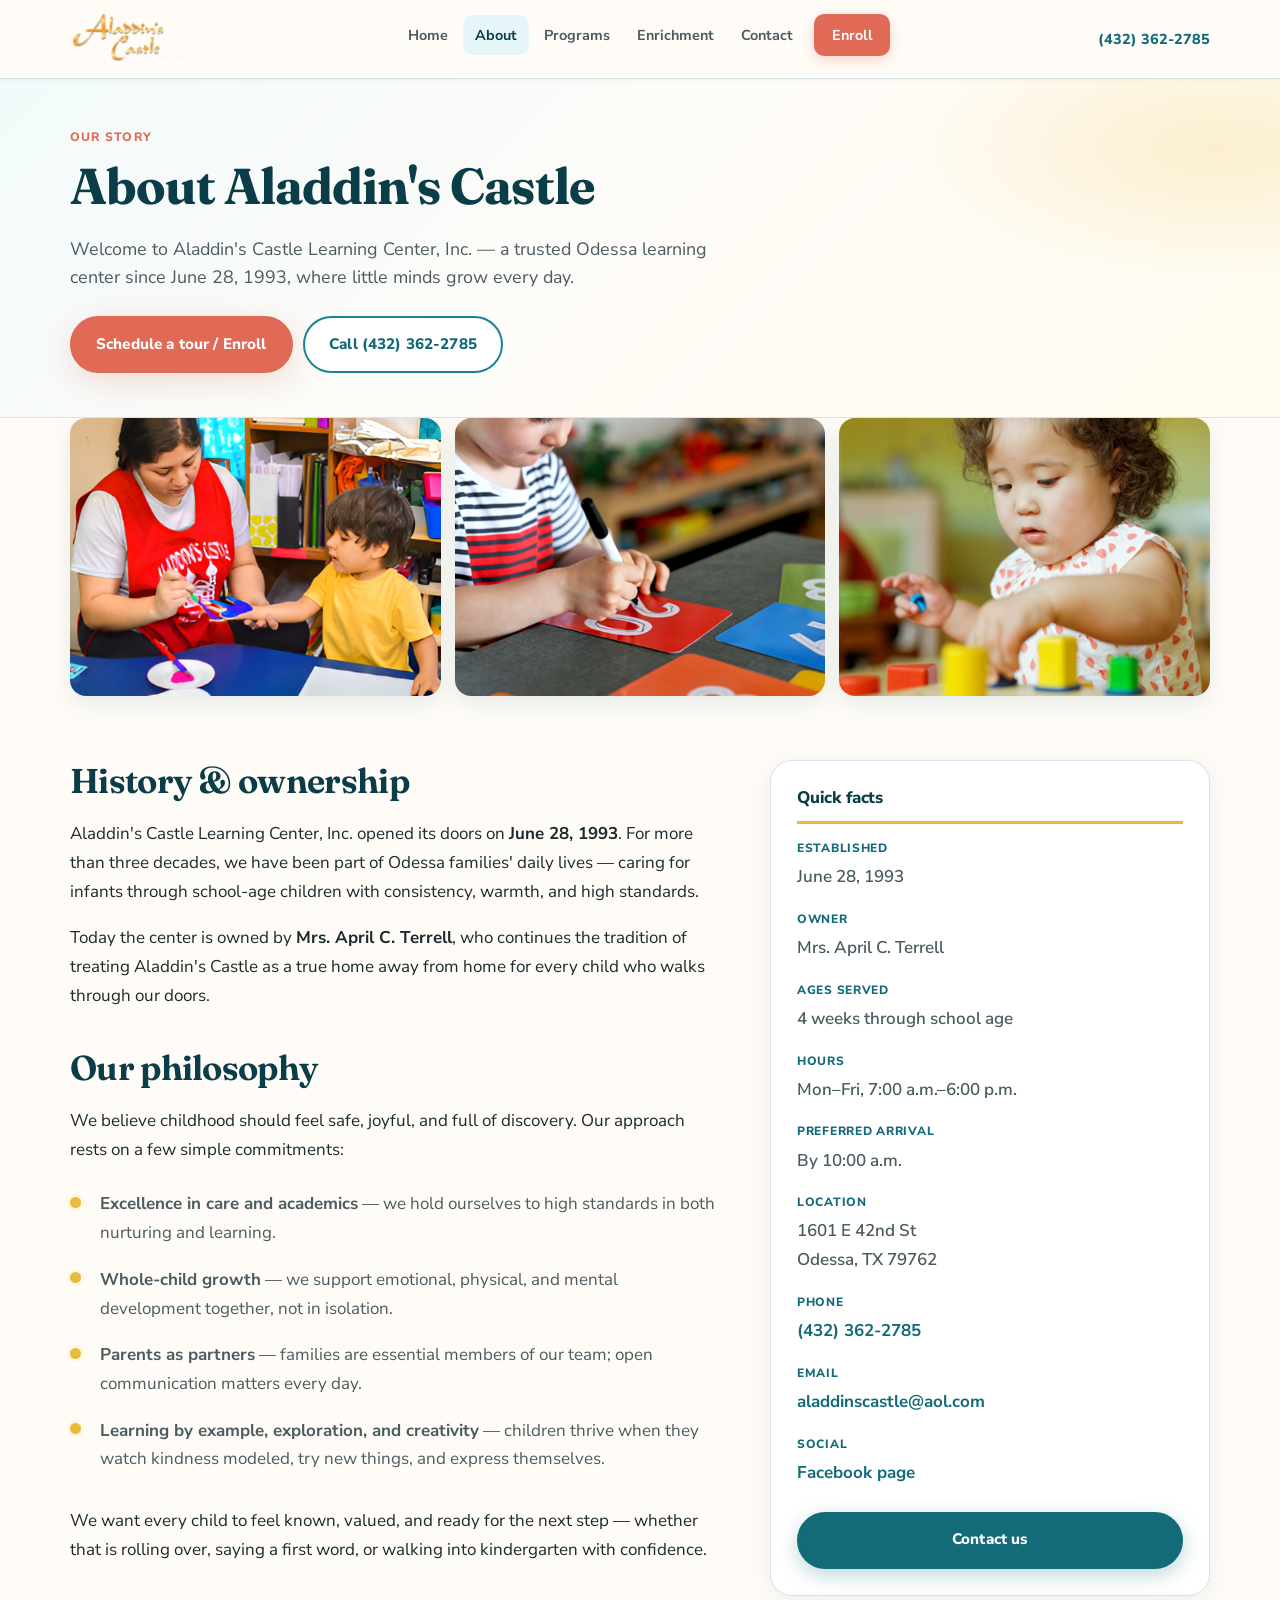
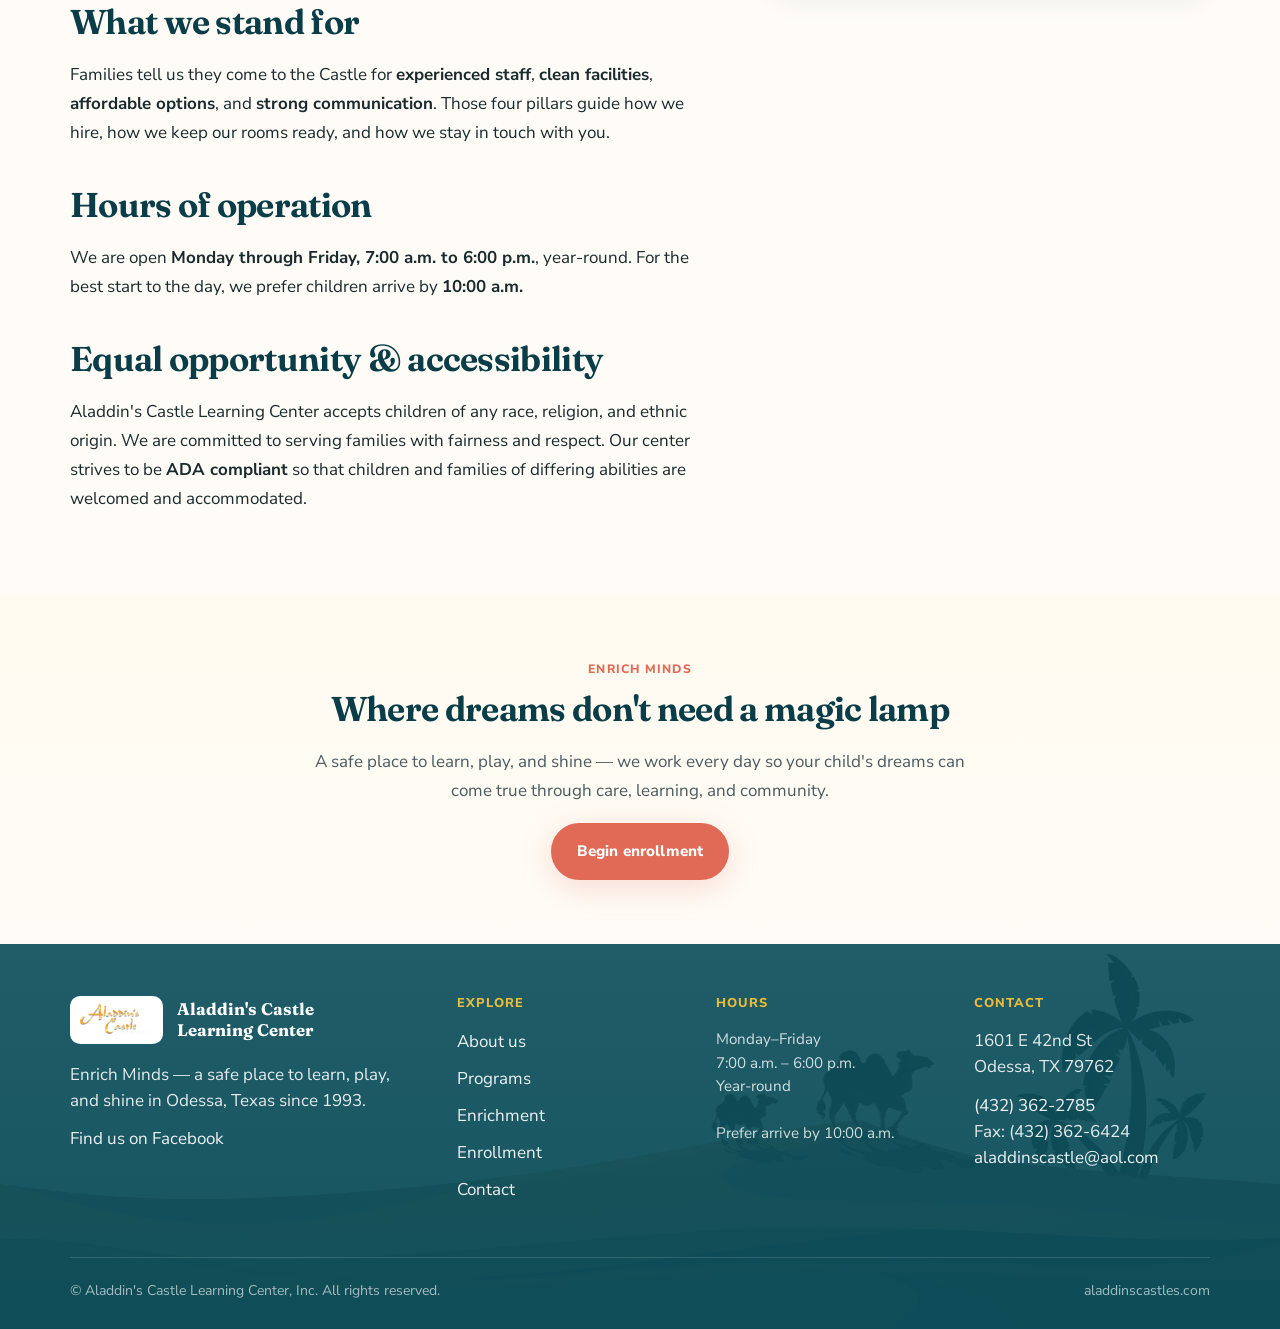
==== commit 94e55ef4: "Restore real Aladdin's Castle logo and photos Replace generic agency template logos with the archive" ====
--- a/about.html
+++ b/about.html
@@ -5,11 +5,22 @@
   <meta name="viewport" content="width=device-width, initial-scale=1">
   <title>About Us | Aladdin's Castle Learning Center</title>
   <meta name="description" content="Learn about Aladdin's Castle Learning Center in Odessa, TX — our history since 1993, philosophy, hours, and commitment to every family.">
+  <meta property="og:type" content="website">
+  <meta property="og:site_name" content="Aladdin's Castle Learning Center">
+  <meta property="og:title" content="About Us | Aladdin's Castle Learning Center">
+  <meta property="og:description" content="Learn about Aladdin's Castle Learning Center in Odessa, TX — our history since 1993, philosophy, hours, and commitment to every family.">
+  <meta property="og:url" content="https://aladdinscastles.com/about.html">
+  <meta property="og:image" content="https://aladdinscastles.com/assets/logo.png">
+  <meta name="twitter:card" content="summary_large_image">
+  <meta name="twitter:title" content="About Us | Aladdin's Castle Learning Center">
+  <meta name="twitter:description" content="Learn about Aladdin's Castle Learning Center in Odessa, TX — our history since 1993, philosophy, hours, and commitment to every family.">
+  <meta name="twitter:image" content="https://aladdinscastles.com/assets/logo.png">
   <link rel="preconnect" href="https://fonts.googleapis.com">
   <link rel="preconnect" href="https://fonts.gstatic.com" crossorigin>
   <link href="https://fonts.googleapis.com/css2?family=Fraunces:opsz,wght@9..144,550;9..144,650;9..144,700&family=Nunito+Sans:wght@500;600;700;800&display=swap" rel="stylesheet">
   <link rel="stylesheet" href="styles.css">
-  <link rel="icon" href="data:image/svg+xml,%3Csvg xmlns='http://www.w3.org/2000/svg' viewBox='0 0 64 64'%3E%3Cpath fill='%23136a78' d='M8 52h48v4H8zm4-4h40L48 28H16zm20-36l6 8h-4v6h-4v-6h-4z'/%3E%3Ccircle cx='32' cy='14' r='3' fill='%23e8bc3a'/%3E%3C/svg%3E">
+  <link rel="icon" href="assets/favicon-lamp.png" type="image/png" sizes="192x192">
+  <link rel="apple-touch-icon" href="assets/favicon-lamp.png">
 </head>
 <body>
 <a class="skip-link" href="#main">Skip to content</a>
@@ -17,7 +28,7 @@
   <header class="site-header">
     <div class="container header-inner">
       <a class="logo" href="index.html">
-        <img class="logo-img" src="assets/logo.png" width="963" height="457" alt="Aladdin's Castle Learning Center">
+        <img class="logo-img" src="assets/logo.png" width="492" height="234" alt="Aladdin's Castle Learning Center">
       </a>
       <button type="button" class="nav-toggle" aria-expanded="false" aria-controls="site-nav">
         <span class="nav-toggle-bars" aria-hidden="true"><span></span><span></span><span></span></span>
@@ -51,6 +62,23 @@
         </div>
       </div>
     </div>
+
+
+    <section class="section photo-strip-section" style="padding-top:0;padding-bottom:0;">
+      <div class="container">
+        <div class="photo-strip">
+          <figure class="photo-card">
+            <img src="assets/about-us.png" width="800" height="600" alt="About Aladdin's Castle" loading="lazy">
+          </figure>
+          <figure class="photo-card">
+            <img src="assets/three_pics1.jpg" width="800" height="600" alt="Our classrooms" loading="lazy">
+          </figure>
+          <figure class="photo-card">
+            <img src="assets/three_pics2.jpg" width="800" height="600" alt="Children at the Castle" loading="lazy">
+          </figure>
+        </div>
+      </div>
+    </section>
 
     <section class="section">
       <div class="container two-col">
@@ -125,7 +153,7 @@
       <div class="footer-grid">
         <div>
           <div class="footer-brand">
-            <img class="footer-logo" src="assets/logo.png" width="963" height="457" alt="">
+            <img class="footer-logo" src="assets/logo.png" width="492" height="234" alt="">
             <strong>Aladdin's Castle<br>Learning Center</strong>
           </div>
           <p>Enrich Minds — a safe place to learn, play, and shine in Odessa, Texas since 1993.</p>
--- a/styles.css
+++ b/styles.css
@@ -137,9 +137,9 @@
 .logo:focus-visible { outline-offset: 4px; }
 
 .logo-img {
-  height: 52px;
+  height: 56px;
   width: auto;
-  max-width: 100%;
+  max-width: min(220px, 55vw);
   object-fit: contain;
   object-position: left center;
 }
@@ -1299,3 +1299,55 @@
   }
   .card:hover, .pillar:hover { transform: none; }
 }
+
+/* Real media: hero photo + archive/WP photo strips */
+.hero-photo {
+  width: 100%;
+  height: auto;
+  display: block;
+  border-radius: 18px;
+  object-fit: cover;
+  aspect-ratio: 4 / 3;
+  box-shadow: 0 18px 40px rgba(13, 79, 91, 0.18);
+}
+.hero-art-frame {
+  padding: 0;
+  background: transparent;
+  border: none;
+  box-shadow: none;
+}
+.photo-strip-section {
+  padding-top: 1.5rem;
+}
+.photo-strip {
+  display: grid;
+  grid-template-columns: 1fr;
+  gap: 0.85rem;
+}
+@media (min-width: 640px) {
+  .photo-strip { grid-template-columns: repeat(3, 1fr); }
+  .photo-strip-secondary { grid-template-columns: repeat(4, 1fr); }
+}
+.photo-card {
+  margin: 0;
+  border-radius: 16px;
+  overflow: hidden;
+  background: var(--cream, #fff8f0);
+  box-shadow: 0 8px 24px rgba(13, 79, 91, 0.1);
+}
+.photo-card img {
+  width: 100%;
+  height: 100%;
+  object-fit: cover;
+  aspect-ratio: 4 / 3;
+  display: block;
+}
+.site-footer {
+  background-image: linear-gradient(180deg, rgba(13,79,91,0.92), rgba(13,79,91,0.97)), url("assets/sand-dunes.png");
+  background-size: cover;
+  background-position: center top;
+}
+@media (max-width: 900px) {
+  .logo-img { height: 40px; }
+  .hero-photo { aspect-ratio: 16 / 11; }
+}
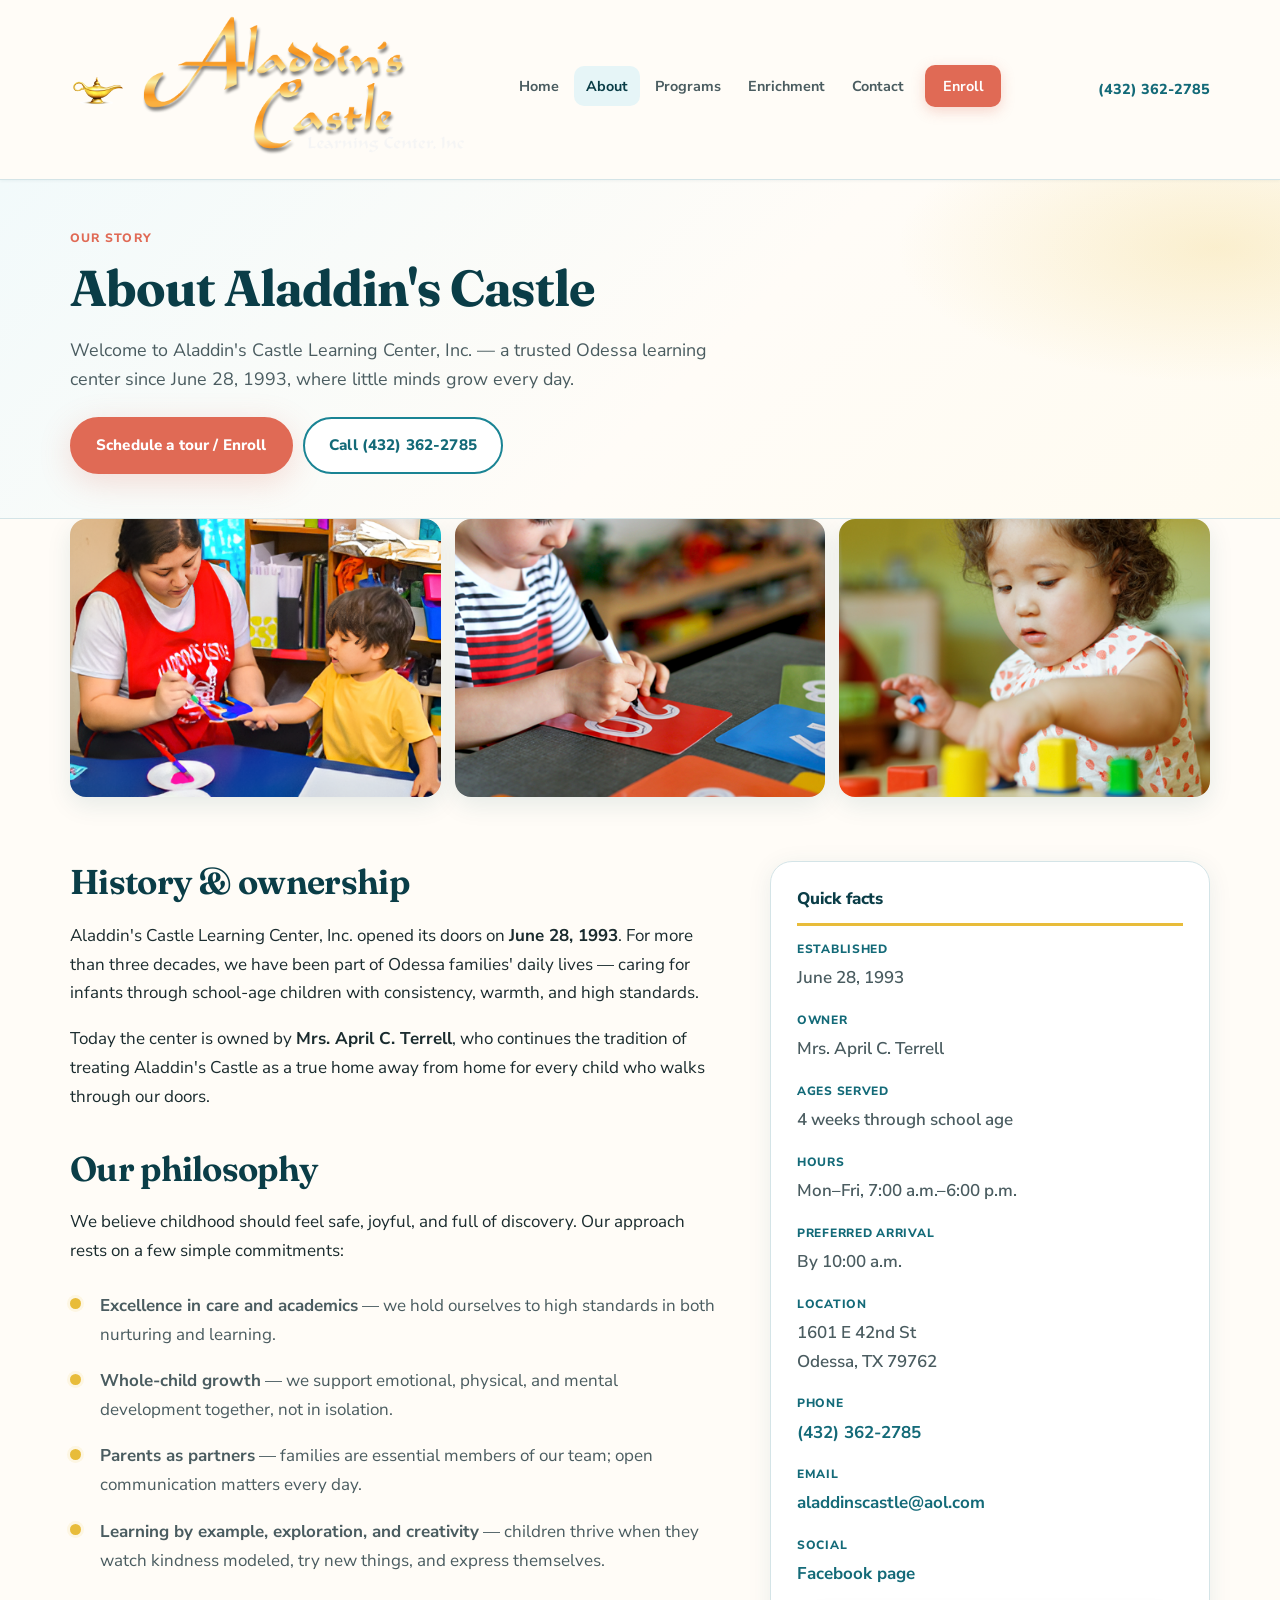
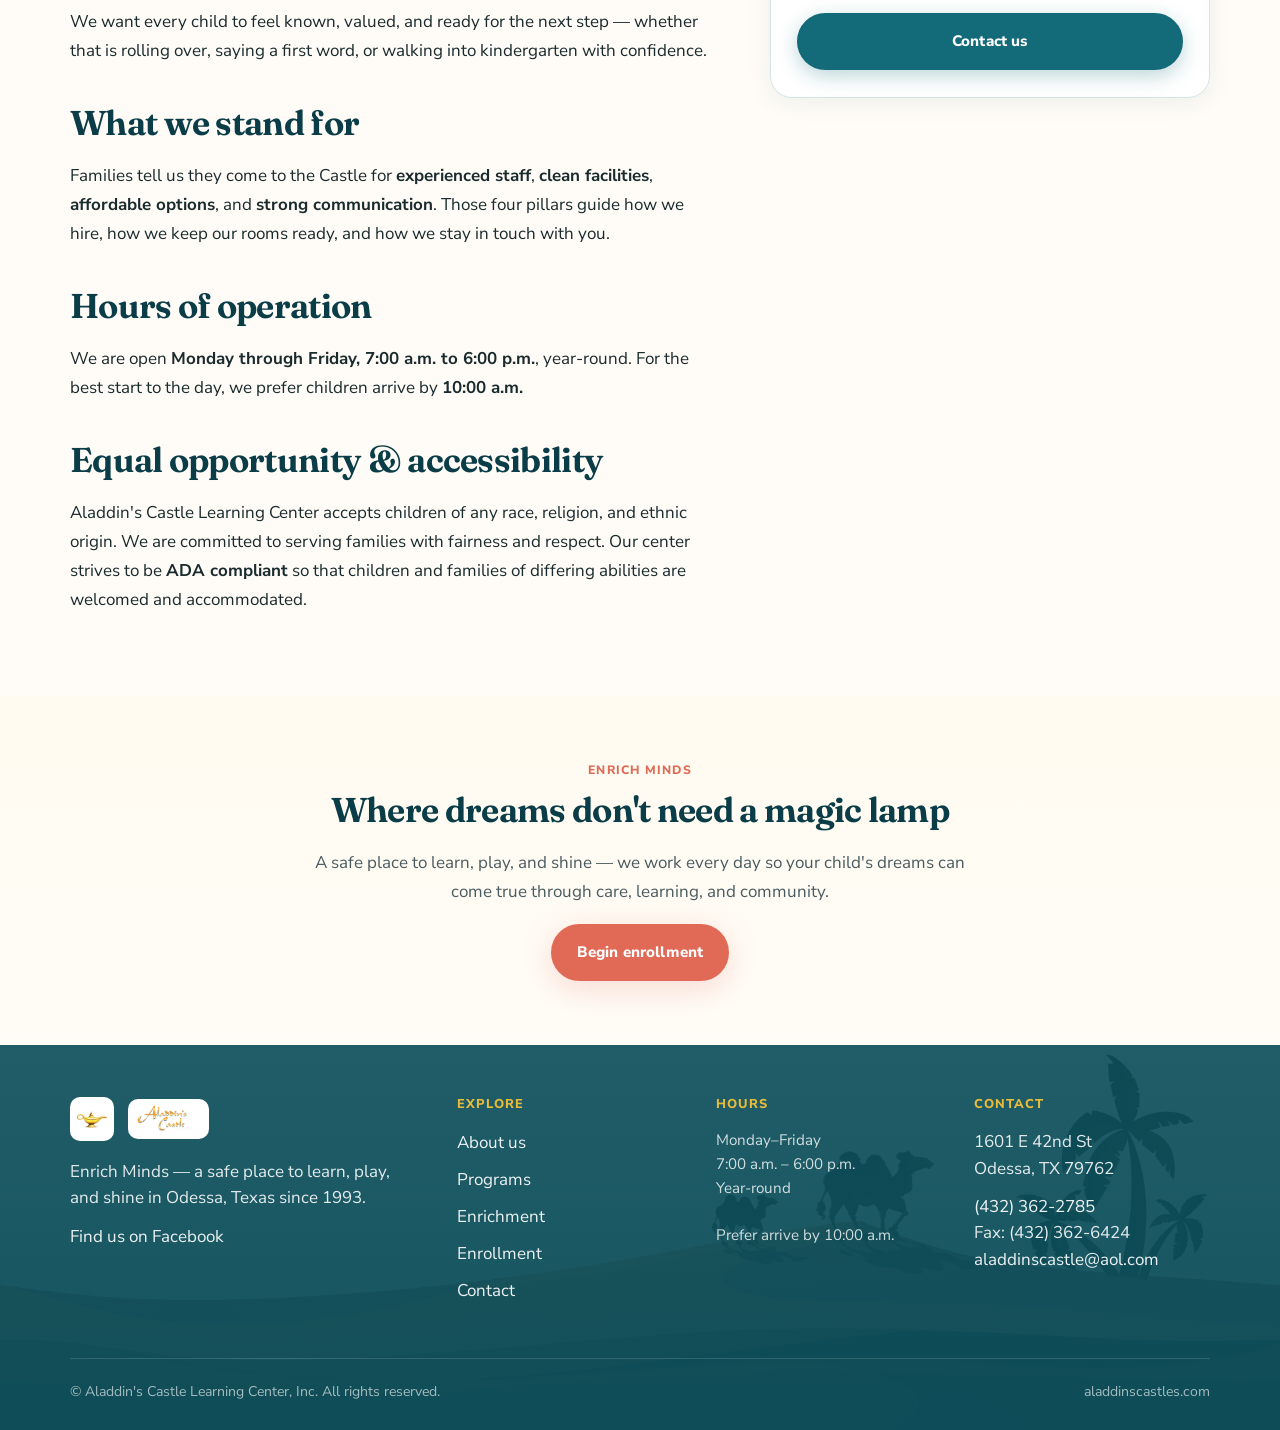
==== commit 515451c1: "Use archive lamp as logo.png with 2019 wordmark; hero uses about-us photo Replace header/footer logo" ====
--- a/about.html
+++ b/about.html
@@ -19,7 +19,7 @@
   <link rel="preconnect" href="https://fonts.gstatic.com" crossorigin>
   <link href="https://fonts.googleapis.com/css2?family=Fraunces:opsz,wght@9..144,550;9..144,650;9..144,700&family=Nunito+Sans:wght@500;600;700;800&display=swap" rel="stylesheet">
   <link rel="stylesheet" href="styles.css">
-  <link rel="icon" href="assets/favicon-lamp.png" type="image/png" sizes="192x192">
+  <link rel="icon" href="assets/favicon-lamp.png" type="image/png">
   <link rel="apple-touch-icon" href="assets/favicon-lamp.png">
 </head>
 <body>
@@ -27,8 +27,9 @@
 <div class="page">
   <header class="site-header">
     <div class="container header-inner">
-      <a class="logo" href="index.html">
-        <img class="logo-img" src="assets/logo.png" width="492" height="234" alt="Aladdin's Castle Learning Center">
+            <a class="logo" href="index.html">
+        <img class="logo-img" src="assets/logo.png" width="192" height="192" alt="">
+        <img class="logo-wordmark" src="assets/logo-wordmark.png" width="492" height="234" alt="Aladdin's Castle Learning Center">
       </a>
       <button type="button" class="nav-toggle" aria-expanded="false" aria-controls="site-nav">
         <span class="nav-toggle-bars" aria-hidden="true"><span></span><span></span><span></span></span>
@@ -152,9 +153,9 @@
     <div class="container">
       <div class="footer-grid">
         <div>
-          <div class="footer-brand">
-            <img class="footer-logo" src="assets/logo.png" width="492" height="234" alt="">
-            <strong>Aladdin's Castle<br>Learning Center</strong>
+                    <div class="footer-brand">
+            <img class="footer-logo" src="assets/logo.png" width="192" height="192" alt="">
+            <img class="footer-wordmark" src="assets/logo-wordmark.png" width="492" height="234" alt="Aladdin's Castle Learning Center">
           </div>
           <p>Enrich Minds — a safe place to learn, play, and shine in Odessa, Texas since 1993.</p>
           <p><a href="https://facebook.com/146223748731965" target="_blank" rel="noopener noreferrer">Find us on Facebook</a></p>
--- a/styles.css
+++ b/styles.css
@@ -125,13 +125,14 @@
 }
 
 .logo {
+  max-width: min(340px, 72vw);
   display: flex;
   align-items: center;
   gap: 0.65rem;
   text-decoration: none;
   color: var(--teal-950);
   flex-shrink: 0;
-  max-width: min(280px, 58vw);
+  max-width: min(340px, 72vw);
 }
 .logo:hover { opacity: 0.92; }
 .logo:focus-visible { outline-offset: 4px; }
@@ -294,7 +295,8 @@
     text-align: center;
     margin-top: 0.35rem;
   }
-  .logo-img { height: 44px; }
+  .logo-img { height: 40px; width: 40px; }
+  .logo-wordmark { height: 36px; }
 }
 
 /* —— Hero —— */
@@ -1203,13 +1205,22 @@
   margin-bottom: 1.1rem;
 }
 .footer-logo {
-  height: 48px;
+  height: 44px;
+  width: 44px;
+  object-fit: contain;
+  background: var(--white);
+  border-radius: 10px;
+  padding: 0.3rem;
+  flex-shrink: 0;
+}
+.footer-wordmark {
+  height: 40px;
   width: auto;
   max-width: 180px;
   object-fit: contain;
   background: var(--white);
   border-radius: 10px;
-  padding: 0.35rem 0.5rem;
+  padding: 0.3rem 0.55rem;
 }
 .footer-brand strong {
   color: var(--white);
@@ -1351,3 +1362,6 @@
   .logo-img { height: 40px; }
   .hero-photo { aspect-ratio: 16 / 11; }
 }
+
+/* Dual archive logo (lamp + 2019 wordmark) + media polish */
+.logo { gap: 0.55rem; align-items: center; }
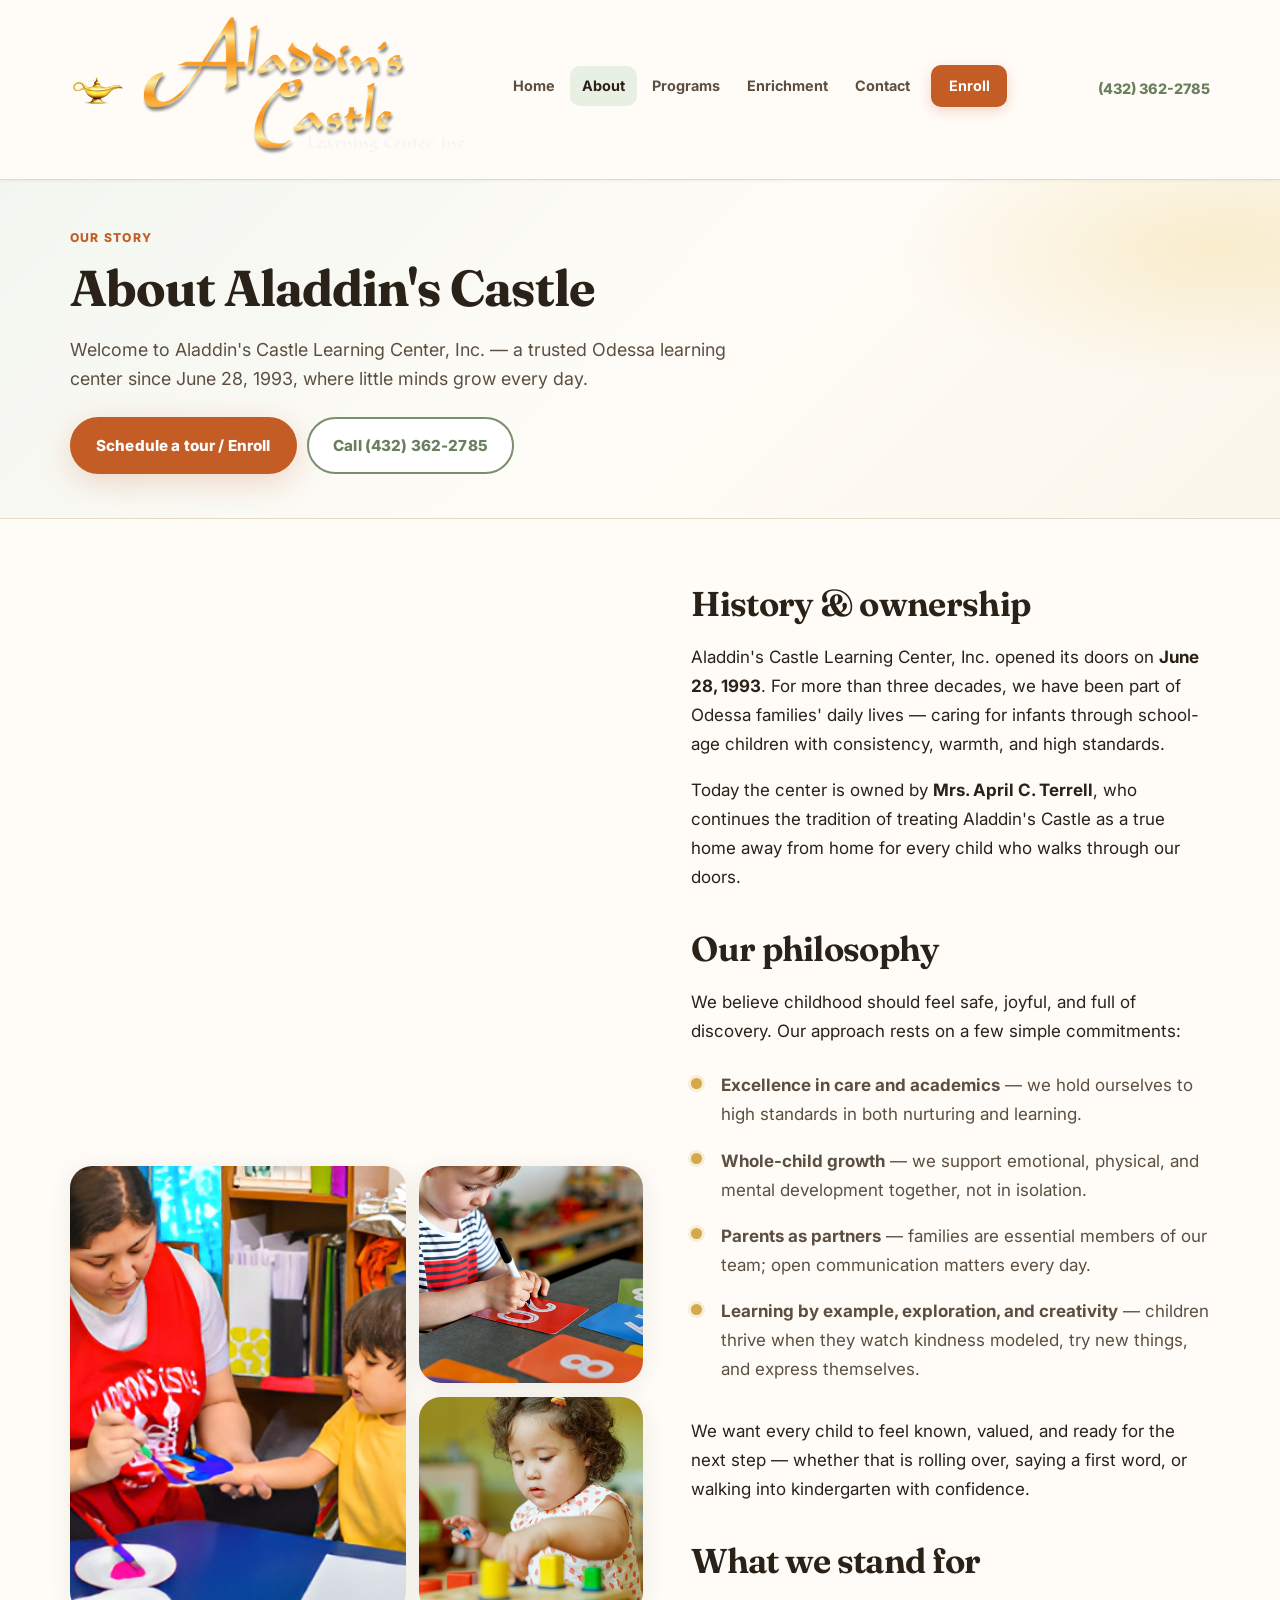
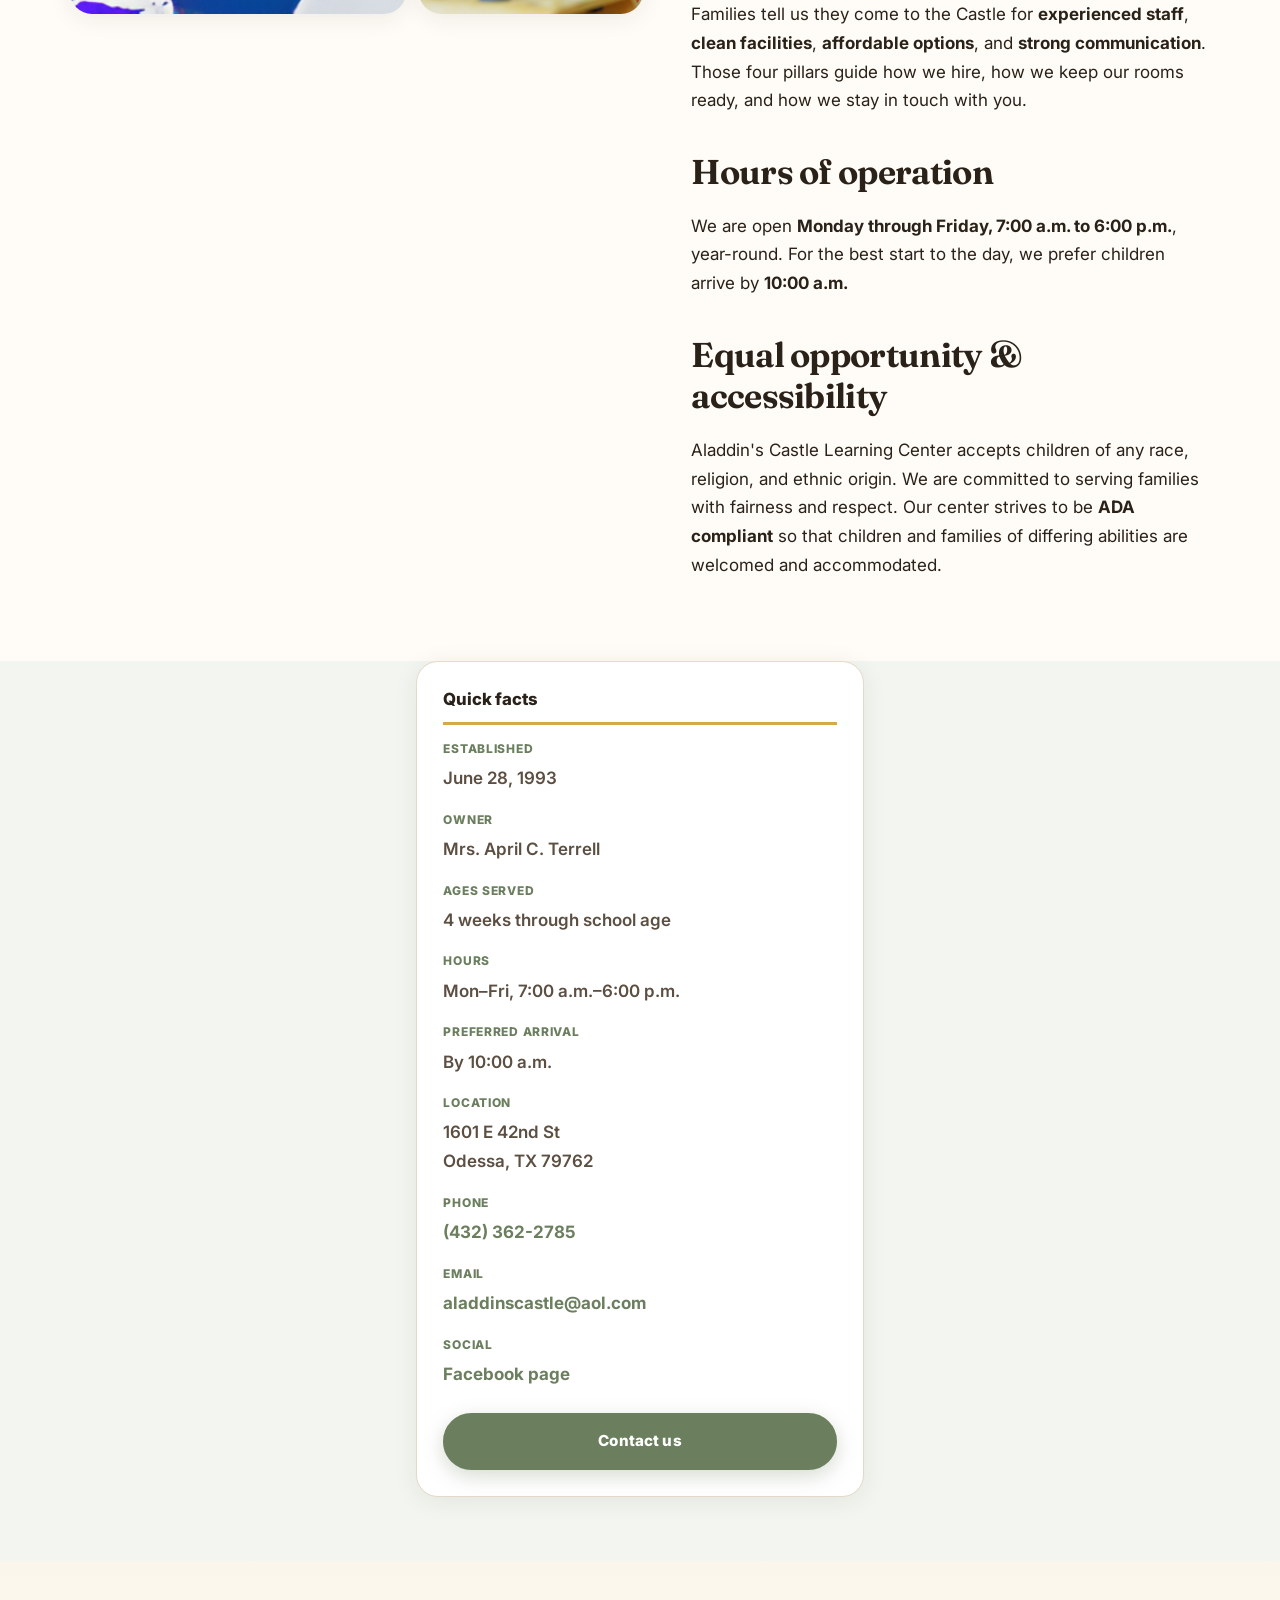
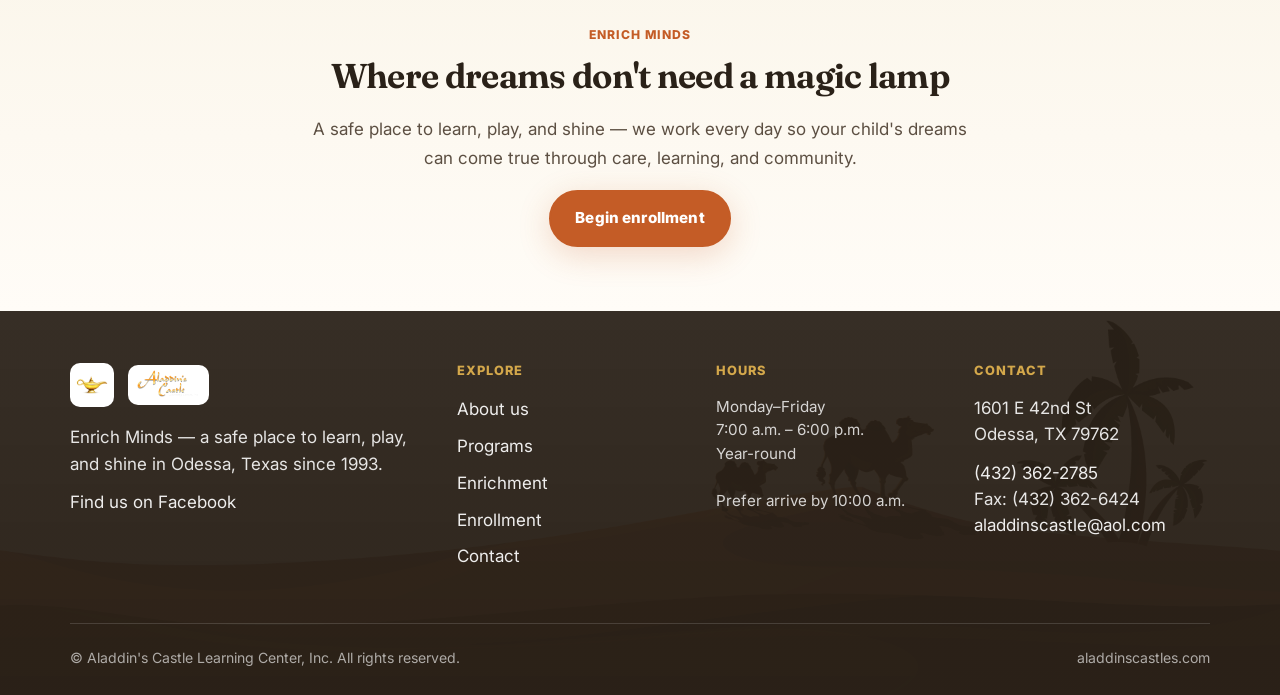
==== commit a298e50e: "Warm cream/sand redesign — photography-forward layout Remap brand to cream/sand, espresso, terracott" ====
--- a/about.html
+++ b/about.html
@@ -17,7 +17,7 @@
   <meta name="twitter:image" content="https://aladdinscastles.com/assets/logo.png">
   <link rel="preconnect" href="https://fonts.googleapis.com">
   <link rel="preconnect" href="https://fonts.gstatic.com" crossorigin>
-  <link href="https://fonts.googleapis.com/css2?family=Fraunces:opsz,wght@9..144,550;9..144,650;9..144,700&family=Nunito+Sans:wght@500;600;700;800&display=swap" rel="stylesheet">
+  <link href="https://fonts.googleapis.com/css2?family=Fraunces:opsz,wght@9..144,550;9..144,650;9..144,700&family=Source+Serif+4:opsz,wght@8..60,500;8..60,600;8..60,700&family=Inter:wght@400;500;600;700;800&family=Source+Sans+3:wght@400;500;600;700;800&display=swap" rel="stylesheet">
   <link rel="stylesheet" href="styles.css">
   <link rel="icon" href="assets/favicon-lamp.png" type="image/png">
   <link rel="apple-touch-icon" href="assets/favicon-lamp.png">
@@ -65,25 +65,14 @@
     </div>
 
 
-    <section class="section photo-strip-section" style="padding-top:0;padding-bottom:0;">
-      <div class="container">
-        <div class="photo-strip">
-          <figure class="photo-card">
-            <img src="assets/about-us.png" width="800" height="600" alt="About Aladdin's Castle" loading="lazy">
-          </figure>
-          <figure class="photo-card">
-            <img src="assets/three_pics1.jpg" width="800" height="600" alt="Our classrooms" loading="lazy">
-          </figure>
-          <figure class="photo-card">
-            <img src="assets/three_pics2.jpg" width="800" height="600" alt="Children at the Castle" loading="lazy">
-          </figure>
+    <section class="section">
+      <div class="container about-asymmetric">
+        <div class="about-asymmetric-media" aria-hidden="false">
+          <img class="tall" src="assets/about-us.png" width="600" height="800" alt="About Aladdin's Castle Learning Center" loading="lazy">
+          <img class="wide" src="assets/three_pics1.jpg" width="640" height="480" alt="Our classrooms" loading="lazy">
+          <img class="wide" src="assets/three_pics2.jpg" width="640" height="480" alt="Children at the Castle" loading="lazy">
         </div>
-      </div>
-    </section>
-
-    <section class="section">
-      <div class="container two-col">
-        <div class="prose">
+        <div class="about-asymmetric-copy prose">
           <h2>History &amp; ownership</h2>
           <p>Aladdin's Castle Learning Center, Inc. opened its doors on <strong>June 28, 1993</strong>. For more than three decades, we have been part of Odessa families' daily lives — caring for infants through school-age children with consistency, warmth, and high standards.</p>
           <p>Today the center is owned by <strong>Mrs. April C. Terrell</strong>, who continues the tradition of treating Aladdin's Castle as a true home away from home for every child who walks through our doors.</p>
@@ -107,9 +96,13 @@
           <h2>Equal opportunity &amp; accessibility</h2>
           <p>Aladdin's Castle Learning Center accepts children of any race, religion, and ethnic origin. We are committed to serving families with fairness and respect. Our center strives to be <strong>ADA compliant</strong> so that children and families of differing abilities are welcomed and accommodated.</p>
         </div>
+      </div>
+    </section>
 
+    <section class="section section-alt" style="padding-top:0;">
+      <div class="container" style="max-width:28rem;margin-left:auto;margin-right:auto;">
         <aside>
-          <div class="sidebar-card">
+          <div class="sidebar-card" style="position:static;">
             <h3>Quick facts</h3>
             <dl>
               <dt>Established</dt>
--- a/styles.css
+++ b/styles.css
@@ -1,44 +1,45 @@
-/* Aladdin's Castle Learning Center — distinctive daycare brand
-   Soft teal / warm coral / soft gold / cream — castle-inspired, not agency purple */
+/* Aladdin's Castle Learning Center — warm cream/sand redesign
+   Cream/sand · espresso · terracotta · sage · soft gold */
 
 :root {
-  --teal-950: #0a3d47;
-  --teal-900: #0d4f5b;
-  --teal-800: #136a78;
-  --teal-700: #1a8494;
-  --teal-600: #2a9aad;
-  --teal-200: #b8dde4;
-  --teal-100: #e6f5f7;
-  --teal-50: #f2fafb;
-  --coral-800: #a83d2f;
-  --coral-700: #c44a3a;
-  --coral-600: #e06a55;
-  --coral-500: #f08070;
-  --coral-100: #fdece9;
-  --coral-50: #fff5f3;
-  --gold-800: #8a6508;
-  --gold-700: #b8860b;
-  --gold-600: #d4a017;
-  --gold-500: #e8bc3a;
-  --gold-100: #fdf6e3;
-  --gold-50: #fffbf0;
-  --ink: #1a2b2e;
-  --ink-muted: #4a5c60;
-  --ink-soft: #6b7c80;
-  --cream: #fffcf7;
-  --cream-deep: #f7f0e6;
+  /* Warm cream/sand · espresso · terracotta · sage · soft gold */
+  --teal-950: #2A2118;
+  --teal-900: #3D3228;
+  --teal-800: #6B7F5E;
+  --teal-700: #7A8F6C;
+  --teal-600: #8FA07E;
+  --teal-200: #D4DDCC;
+  --teal-100: #E8EFE3;
+  --teal-50: #F3F6F0;
+  --coral-800: #9A4519;
+  --coral-700: #C45C26;
+  --coral-600: #C45C26;
+  --coral-500: #D47845;
+  --coral-100: #F8E8DE;
+  --coral-50: #FBF1EA;
+  --gold-800: #8A6A28;
+  --gold-700: #B08935;
+  --gold-600: #D4A84B;
+  --gold-500: #D4A84B;
+  --gold-100: #F7EED8;
+  --gold-50: #FBF6EB;
+  --ink: #2A2118;
+  --ink-muted: #5C4F42;
+  --ink-soft: #7A6B5A;
+  --cream: #FFFCF7;
+  --cream-deep: #F7F1E8;
   --white: #ffffff;
-  --border: #d4e4e7;
-  --border-soft: #e8f0f2;
-  --shadow-sm: 0 1px 3px rgba(13, 79, 91, 0.06);
-  --shadow: 0 4px 24px rgba(13, 79, 91, 0.08);
-  --shadow-lg: 0 16px 48px rgba(13, 79, 91, 0.12);
-  --shadow-glow: 0 8px 32px rgba(224, 106, 85, 0.22);
+  --border: #E5D9C8;
+  --border-soft: #EFE6D8;
+  --shadow-sm: 0 1px 3px rgba(42, 33, 24, 0.06);
+  --shadow: 0 4px 24px rgba(42, 33, 24, 0.08);
+  --shadow-lg: 0 16px 48px rgba(42, 33, 24, 0.12);
+  --shadow-glow: 0 8px 32px rgba(196, 92, 38, 0.22);
   --radius: 14px;
   --radius-lg: 22px;
   --radius-xl: 28px;
-  --font: "Nunito Sans", "Segoe UI", system-ui, -apple-system, BlinkMacSystemFont, "Helvetica Neue", Arial, sans-serif;
-  --font-display: "Fraunces", Georgia, "Times New Roman", serif;
+  --font: "Inter", "Source Sans 3", "Segoe UI", system-ui, -apple-system, BlinkMacSystemFont, "Helvetica Neue", Arial, sans-serif;
+  --font-display: "Fraunces", "Source Serif 4", Georgia, "Times New Roman", serif;
   --max: 1140px;
   --header-h: 78px;
   --ease: cubic-bezier(0.22, 1, 0.36, 1);
@@ -304,10 +305,10 @@
   position: relative;
   overflow: hidden;
   background:
-    radial-gradient(ellipse 70% 55% at 92% 8%, rgba(232, 188, 58, 0.28), transparent 55%),
-    radial-gradient(ellipse 55% 45% at 5% 90%, rgba(42, 154, 173, 0.2), transparent 50%),
-    radial-gradient(ellipse 40% 35% at 60% 100%, rgba(224, 106, 85, 0.12), transparent 45%),
-    linear-gradient(168deg, var(--teal-50) 0%, var(--cream) 48%, var(--coral-50) 100%);
+    radial-gradient(ellipse 70% 55% at 92% 8%, rgba(212, 168, 75, 0.22), transparent 55%),
+    radial-gradient(ellipse 55% 45% at 5% 90%, rgba(107, 127, 94, 0.14), transparent 50%),
+    radial-gradient(ellipse 40% 35% at 60% 100%, rgba(196, 92, 38, 0.1), transparent 45%),
+    linear-gradient(168deg, var(--cream-deep) 0%, var(--cream) 48%, var(--coral-50) 100%);
   padding: 3.75rem 0 4.25rem;
 }
 
@@ -428,13 +429,13 @@
   background: var(--teal-800);
   color: var(--white);
   border-color: var(--teal-800);
-  box-shadow: 0 6px 20px rgba(19, 106, 120, 0.28);
+  box-shadow: 0 6px 20px rgba(107, 127, 94, 0.28);
 }
 .btn-primary:hover {
   background: var(--teal-950);
   color: var(--white);
   border-color: var(--teal-950);
-  box-shadow: 0 8px 24px rgba(13, 79, 91, 0.32);
+  box-shadow: 0 8px 24px rgba(42, 33, 24, 0.28);
 }
 
 .btn-secondary {
@@ -1003,7 +1004,7 @@
   font-weight: 800;
   font-size: 1.05rem;
   font-family: var(--font);
-  box-shadow: 0 4px 12px rgba(19, 106, 120, 0.3);
+  box-shadow: 0 4px 12px rgba(107, 127, 94, 0.28);
 }
 
 /* —— Callout —— */
@@ -1066,7 +1067,7 @@
   outline: none;
   border-color: var(--teal-600);
   background: var(--white);
-  box-shadow: 0 0 0 4px rgba(42, 154, 173, 0.15);
+  box-shadow: 0 0 0 4px rgba(107, 127, 94, 0.18);
 }
 .form-row textarea { min-height: 150px; resize: vertical; }
 .form-actions { margin-top: 1.6rem; }
@@ -1319,7 +1320,7 @@
   border-radius: 18px;
   object-fit: cover;
   aspect-ratio: 4 / 3;
-  box-shadow: 0 18px 40px rgba(13, 79, 91, 0.18);
+  box-shadow: 0 18px 40px rgba(42, 33, 24, 0.16);
 }
 .hero-art-frame {
   padding: 0;
@@ -1344,7 +1345,7 @@
   border-radius: 16px;
   overflow: hidden;
   background: var(--cream, #fff8f0);
-  box-shadow: 0 8px 24px rgba(13, 79, 91, 0.1);
+  box-shadow: 0 8px 24px rgba(42, 33, 24, 0.1);
 }
 .photo-card img {
   width: 100%;
@@ -1354,7 +1355,7 @@
   display: block;
 }
 .site-footer {
-  background-image: linear-gradient(180deg, rgba(13,79,91,0.92), rgba(13,79,91,0.97)), url("assets/sand-dunes.png");
+  background-image: linear-gradient(180deg, rgba(42,33,24,0.94), rgba(42,33,24,0.98)), url("assets/sand-dunes.png");
   background-size: cover;
   background-position: center top;
 }
@@ -1365,3 +1366,199 @@
 
 /* Dual archive logo (lamp + 2019 wordmark) + media polish */
 .logo { gap: 0.55rem; align-items: center; }
+
+
+/* —— Redesign: photography-forward layouts —— */
+.hero-photo-forward .hero-grid {
+  grid-template-columns: 1fr;
+}
+@media (min-width: 900px) {
+  .hero-photo-forward .hero-grid {
+    grid-template-columns: 0.95fr 1.15fr;
+    gap: 2.5rem;
+    align-items: center;
+  }
+}
+.hero-banner {
+  position: relative;
+  border-radius: var(--radius-xl);
+  overflow: hidden;
+  box-shadow: var(--shadow-lg);
+}
+.hero-banner img {
+  width: 100%;
+  height: 100%;
+  object-fit: cover;
+  aspect-ratio: 5 / 4;
+  display: block;
+}
+@media (min-width: 900px) {
+  .hero-banner img { aspect-ratio: 4 / 3; min-height: 420px; }
+}
+.hero-banner-caption {
+  position: absolute;
+  left: 0; right: 0; bottom: 0;
+  padding: 1.1rem 1.25rem;
+  background: linear-gradient(transparent, rgba(42,33,24,0.72));
+  color: #fff;
+  font-size: 0.9rem;
+  font-weight: 600;
+}
+
+.photo-card figcaption {
+  padding: 0.85rem 1rem 1rem;
+  font-size: 0.92rem;
+  color: var(--ink-muted);
+  font-weight: 600;
+  line-height: 1.4;
+  background: var(--white);
+}
+.photo-card.has-caption img { aspect-ratio: 5 / 4; }
+.photo-trio {
+  display: grid;
+  gap: 1rem;
+  grid-template-columns: 1fr;
+}
+@media (min-width: 700px) {
+  .photo-trio { grid-template-columns: repeat(3, 1fr); gap: 1.15rem; }
+}
+
+.program-photo-card {
+  padding: 0;
+  overflow: hidden;
+  display: flex;
+  flex-direction: column;
+}
+.program-photo-card .program-photo {
+  width: 100%;
+  aspect-ratio: 16 / 11;
+  object-fit: cover;
+  display: block;
+}
+.program-photo-card .program-photo-body {
+  padding: 1.25rem 1.35rem 1.45rem;
+  flex: 1;
+  display: flex;
+  flex-direction: column;
+}
+.program-photo-card .program-photo-body .card-link { margin-top: auto; }
+
+.about-asymmetric {
+  display: grid;
+  gap: 2rem;
+  align-items: center;
+}
+@media (min-width: 860px) {
+  .about-asymmetric {
+    grid-template-columns: 1.05fr 0.95fr;
+    gap: 3rem;
+  }
+  .about-asymmetric.reverse {
+    grid-template-columns: 0.95fr 1.05fr;
+  }
+  .about-asymmetric.reverse .about-asymmetric-media { order: 2; }
+  .about-asymmetric.reverse .about-asymmetric-copy { order: 1; }
+}
+.about-asymmetric-media {
+  display: grid;
+  gap: 0.85rem;
+  grid-template-columns: 1.2fr 0.8fr;
+}
+.about-asymmetric-media img {
+  width: 100%;
+  height: 100%;
+  object-fit: cover;
+  border-radius: var(--radius-lg);
+  box-shadow: var(--shadow);
+}
+.about-asymmetric-media .tall {
+  grid-row: span 2;
+  min-height: 280px;
+  aspect-ratio: 3 / 4;
+}
+.about-asymmetric-media .wide {
+  aspect-ratio: 4 / 3;
+}
+
+.moment-grid {
+  display: grid;
+  gap: 1.25rem;
+  grid-template-columns: 1fr;
+}
+@media (min-width: 700px) {
+  .moment-grid { grid-template-columns: repeat(3, 1fr); }
+}
+.moment-card {
+  background: var(--white);
+  border: 1px solid var(--border);
+  border-radius: var(--radius-lg);
+  overflow: hidden;
+  box-shadow: var(--shadow-sm);
+  transition: box-shadow 0.2s, transform 0.2s;
+}
+.moment-card:hover {
+  box-shadow: var(--shadow);
+  transform: translateY(-3px);
+}
+.moment-card img {
+  width: 100%;
+  aspect-ratio: 4 / 3;
+  object-fit: cover;
+  display: block;
+}
+.moment-card .moment-body {
+  padding: 1.15rem 1.25rem 1.35rem;
+}
+.moment-card h3 {
+  font-family: var(--font-display);
+  font-size: 1.15rem;
+  font-weight: 650;
+  margin: 0 0 0.4rem;
+  color: var(--ink);
+}
+.moment-card p {
+  margin: 0;
+  color: var(--ink-muted);
+  font-size: 0.95rem;
+}
+
+.contact-with-photo {
+  display: grid;
+  gap: 2rem;
+  align-items: start;
+}
+@media (min-width: 900px) {
+  .contact-with-photo {
+    grid-template-columns: 0.9fr 1.1fr;
+    gap: 2.5rem;
+  }
+}
+.contact-side-photo {
+  margin: 0;
+  border-radius: var(--radius-xl);
+  overflow: hidden;
+  box-shadow: var(--shadow-lg);
+  position: sticky;
+  top: calc(var(--header-h) + 1rem);
+}
+.contact-side-photo img {
+  width: 100%;
+  aspect-ratio: 4 / 5;
+  object-fit: cover;
+  display: block;
+  min-height: 320px;
+}
+.contact-side-photo figcaption {
+  padding: 1rem 1.15rem;
+  background: var(--cream-deep);
+  color: var(--ink-muted);
+  font-size: 0.9rem;
+  font-weight: 600;
+}
+
+/* Soften enrich-band for sage/cream */
+.enrich-band {
+  background:
+    radial-gradient(ellipse 50% 80% at 90% 20%, rgba(212,168,75,0.18), transparent 50%),
+    linear-gradient(135deg, #3D3228 0%, #2A2118 55%, #4A5A40 100%) !important;
+}
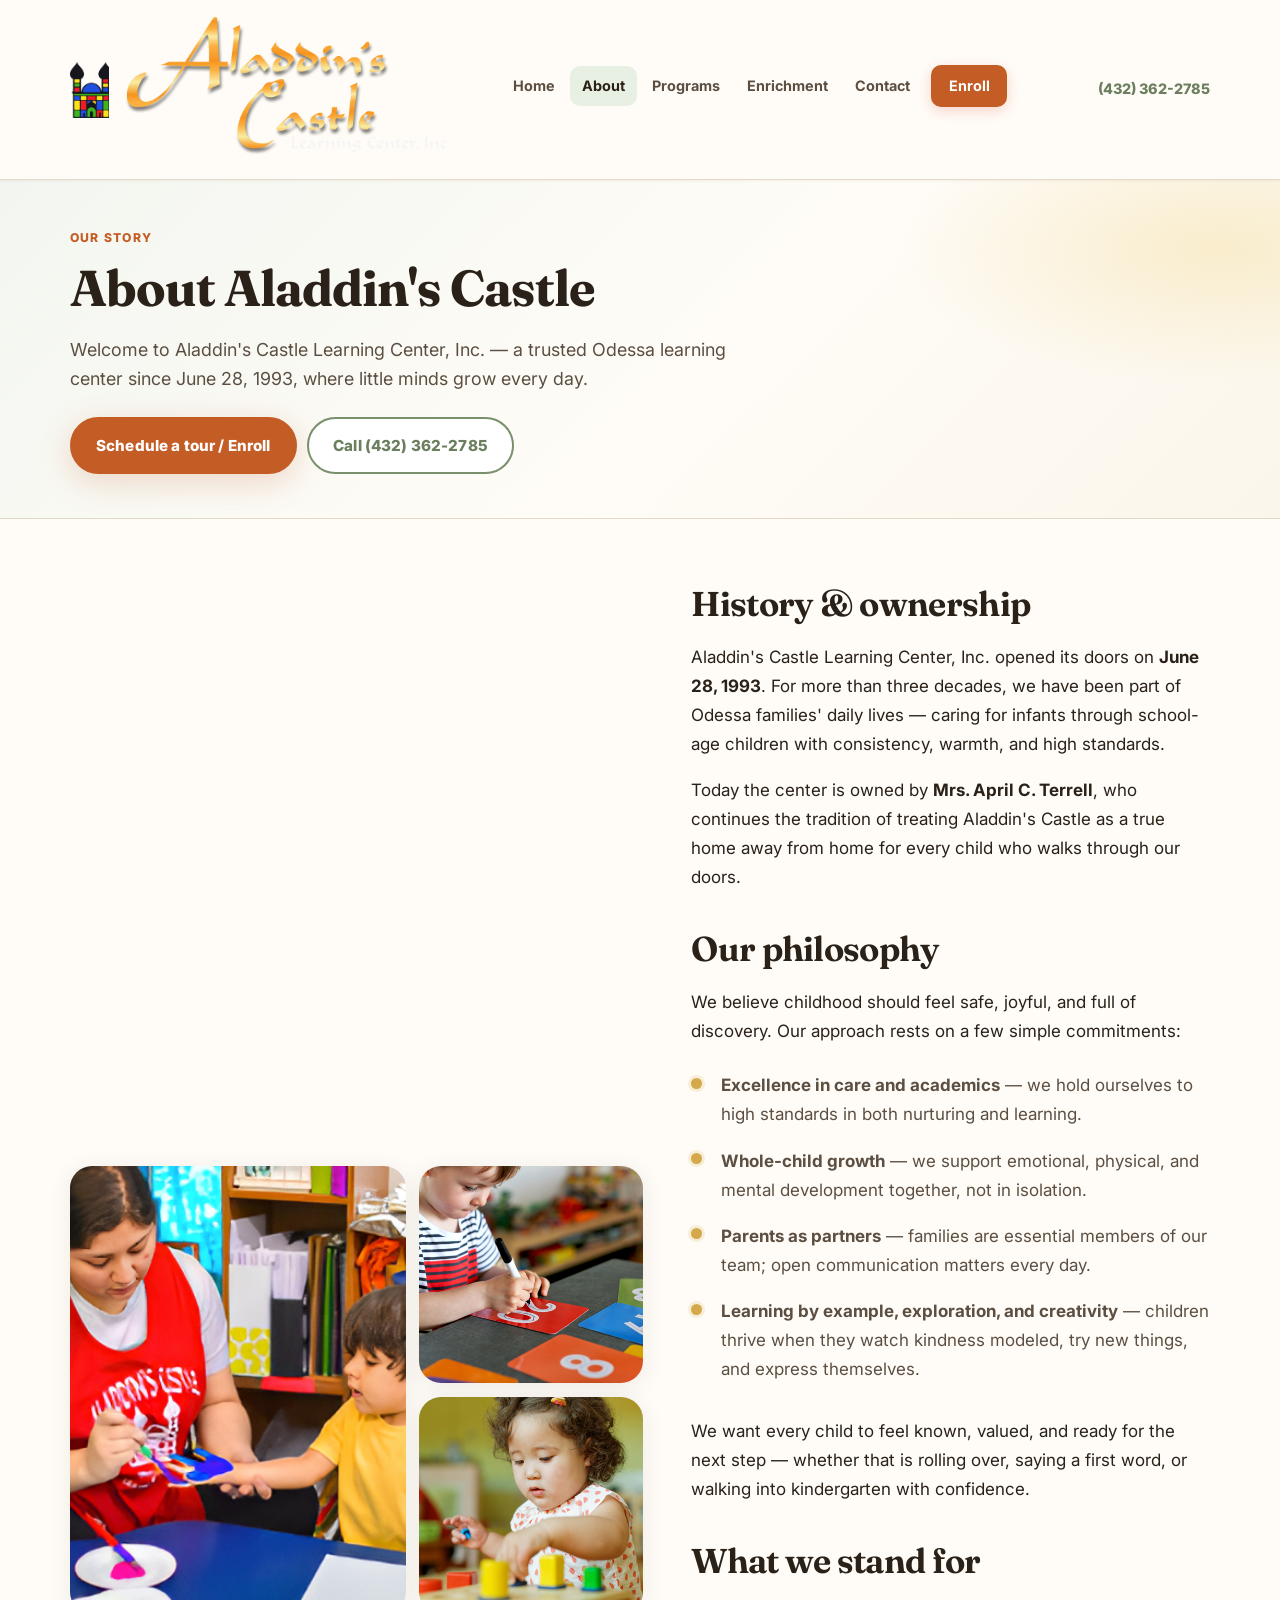
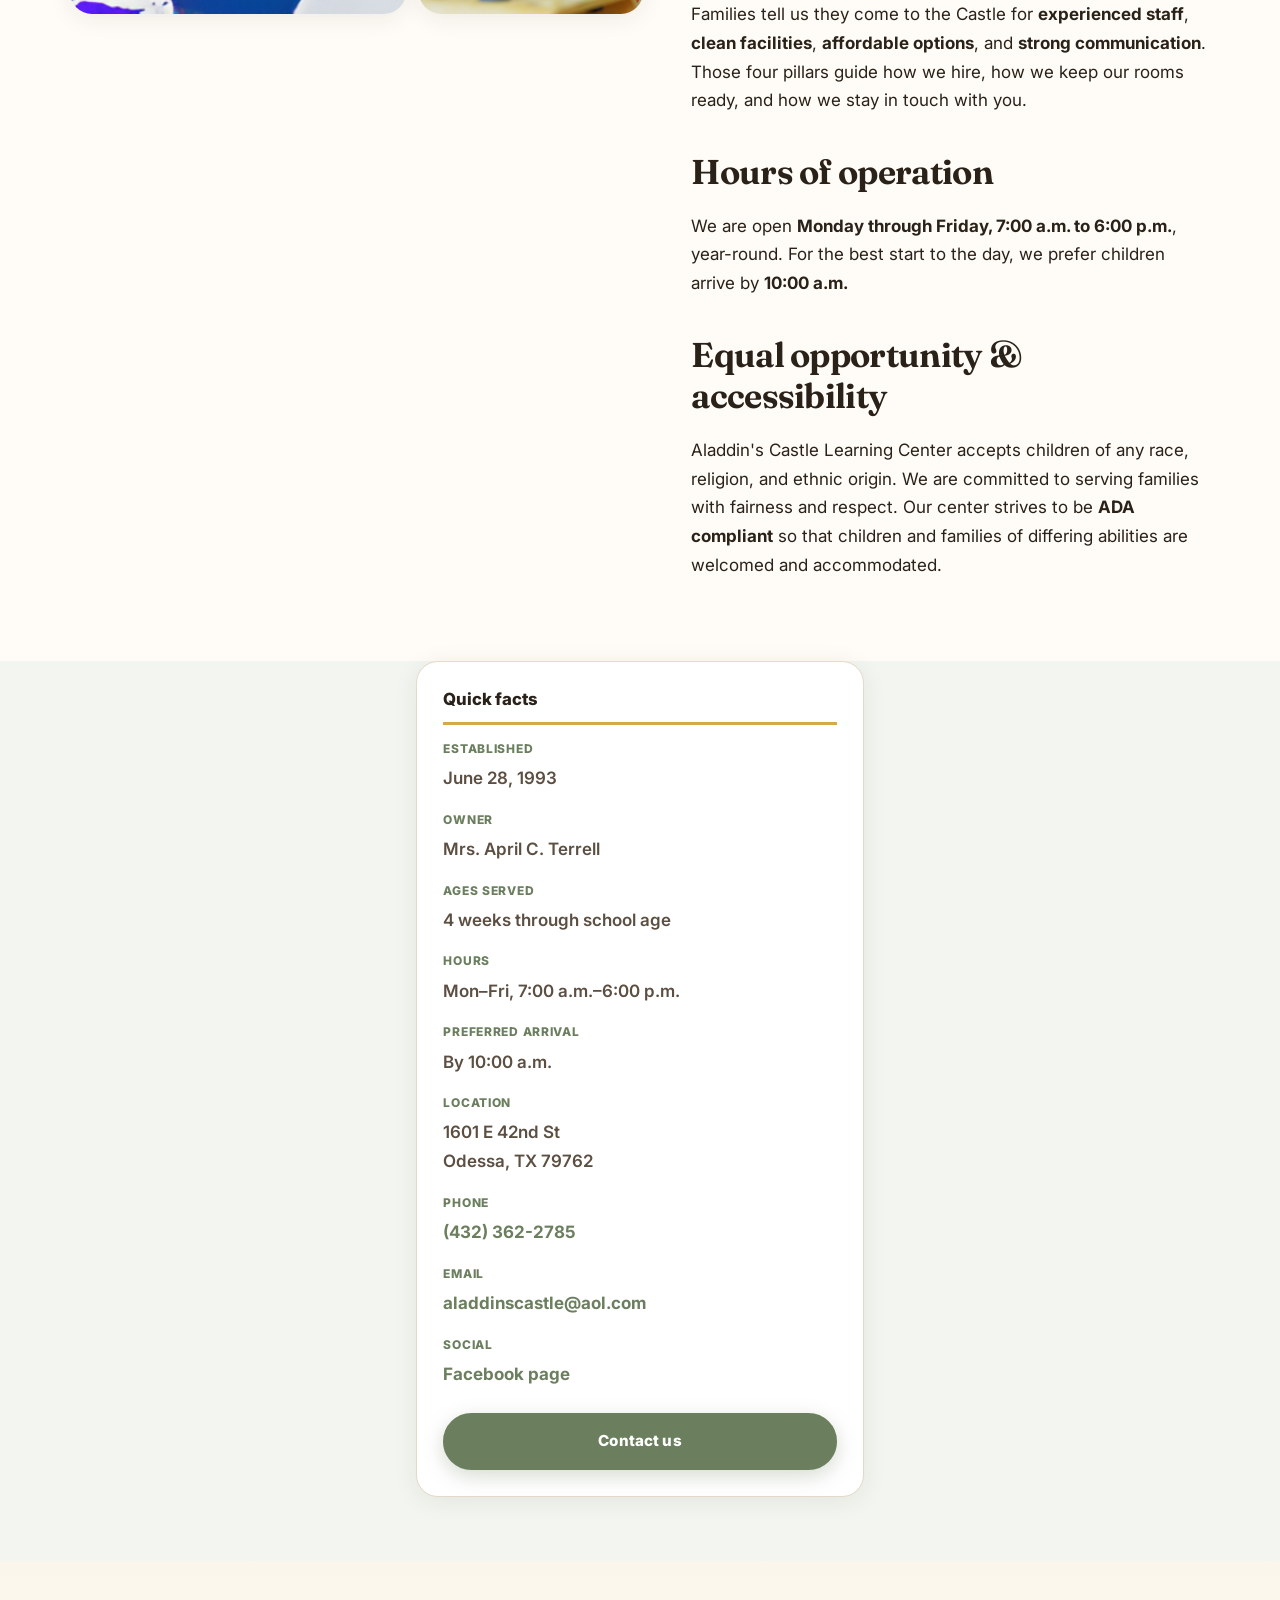
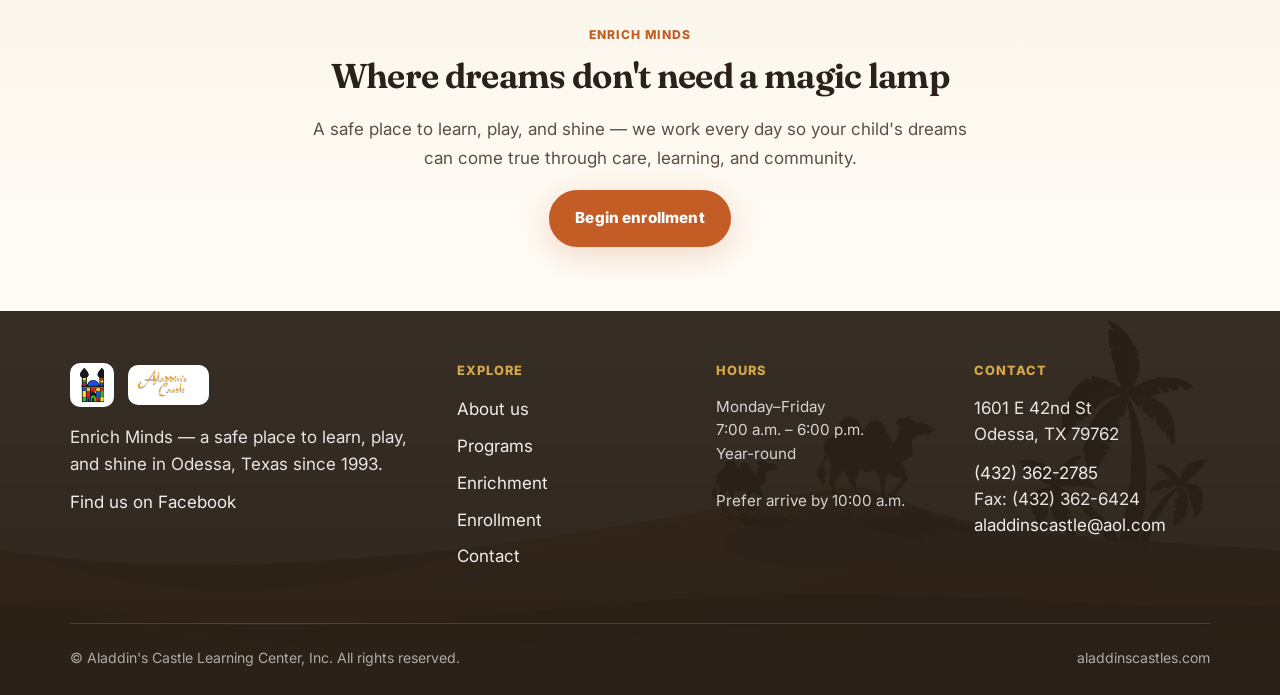
==== commit bdeb4d97: "Rebuild homepage as a scroll-driven "day at the Castle" and restore the rainbow castle logo Homepage" ====
--- a/about.html
+++ b/about.html
@@ -10,17 +10,17 @@
   <meta property="og:title" content="About Us | Aladdin's Castle Learning Center">
   <meta property="og:description" content="Learn about Aladdin's Castle Learning Center in Odessa, TX — our history since 1993, philosophy, hours, and commitment to every family.">
   <meta property="og:url" content="https://aladdinscastles.com/about.html">
-  <meta property="og:image" content="https://aladdinscastles.com/assets/logo.png">
+  <meta property="og:image" content="https://aladdinscastles.com/assets/castle-logo.png">
   <meta name="twitter:card" content="summary_large_image">
   <meta name="twitter:title" content="About Us | Aladdin's Castle Learning Center">
   <meta name="twitter:description" content="Learn about Aladdin's Castle Learning Center in Odessa, TX — our history since 1993, philosophy, hours, and commitment to every family.">
-  <meta name="twitter:image" content="https://aladdinscastles.com/assets/logo.png">
+  <meta name="twitter:image" content="https://aladdinscastles.com/assets/castle-logo.png">
   <link rel="preconnect" href="https://fonts.googleapis.com">
   <link rel="preconnect" href="https://fonts.gstatic.com" crossorigin>
   <link href="https://fonts.googleapis.com/css2?family=Fraunces:opsz,wght@9..144,550;9..144,650;9..144,700&family=Source+Serif+4:opsz,wght@8..60,500;8..60,600;8..60,700&family=Inter:wght@400;500;600;700;800&family=Source+Sans+3:wght@400;500;600;700;800&display=swap" rel="stylesheet">
   <link rel="stylesheet" href="styles.css">
-  <link rel="icon" href="assets/favicon-lamp.png" type="image/png">
-  <link rel="apple-touch-icon" href="assets/favicon-lamp.png">
+  <link rel="icon" href="assets/favicon-castle.png" type="image/png">
+  <link rel="apple-touch-icon" href="assets/favicon-castle.png">
 </head>
 <body>
 <a class="skip-link" href="#main">Skip to content</a>
@@ -28,7 +28,7 @@
   <header class="site-header">
     <div class="container header-inner">
             <a class="logo" href="index.html">
-        <img class="logo-img" src="assets/logo.png" width="192" height="192" alt="">
+        <img class="logo-img" src="assets/castle-logo.png" width="373" height="539" alt="">
         <img class="logo-wordmark" src="assets/logo-wordmark.png" width="492" height="234" alt="Aladdin's Castle Learning Center">
       </a>
       <button type="button" class="nav-toggle" aria-expanded="false" aria-controls="site-nav">
@@ -147,7 +147,7 @@
       <div class="footer-grid">
         <div>
                     <div class="footer-brand">
-            <img class="footer-logo" src="assets/logo.png" width="192" height="192" alt="">
+            <img class="footer-logo" src="assets/castle-logo.png" width="373" height="539" alt="">
             <img class="footer-wordmark" src="assets/logo-wordmark.png" width="492" height="234" alt="Aladdin's Castle Learning Center">
           </div>
           <p>Enrich Minds — a safe place to learn, play, and shine in Odessa, Texas since 1993.</p>
--- a/styles.css
+++ b/styles.css
@@ -1562,3 +1562,5 @@
     radial-gradient(ellipse 50% 80% at 90% 20%, rgba(212,168,75,0.18), transparent 50%),
     linear-gradient(135deg, #3D3228 0%, #2A2118 55%, #4A5A40 100%) !important;
 }
+
+/* pages deploy nudge 2026-10-07T10:26:21-05:00 */
